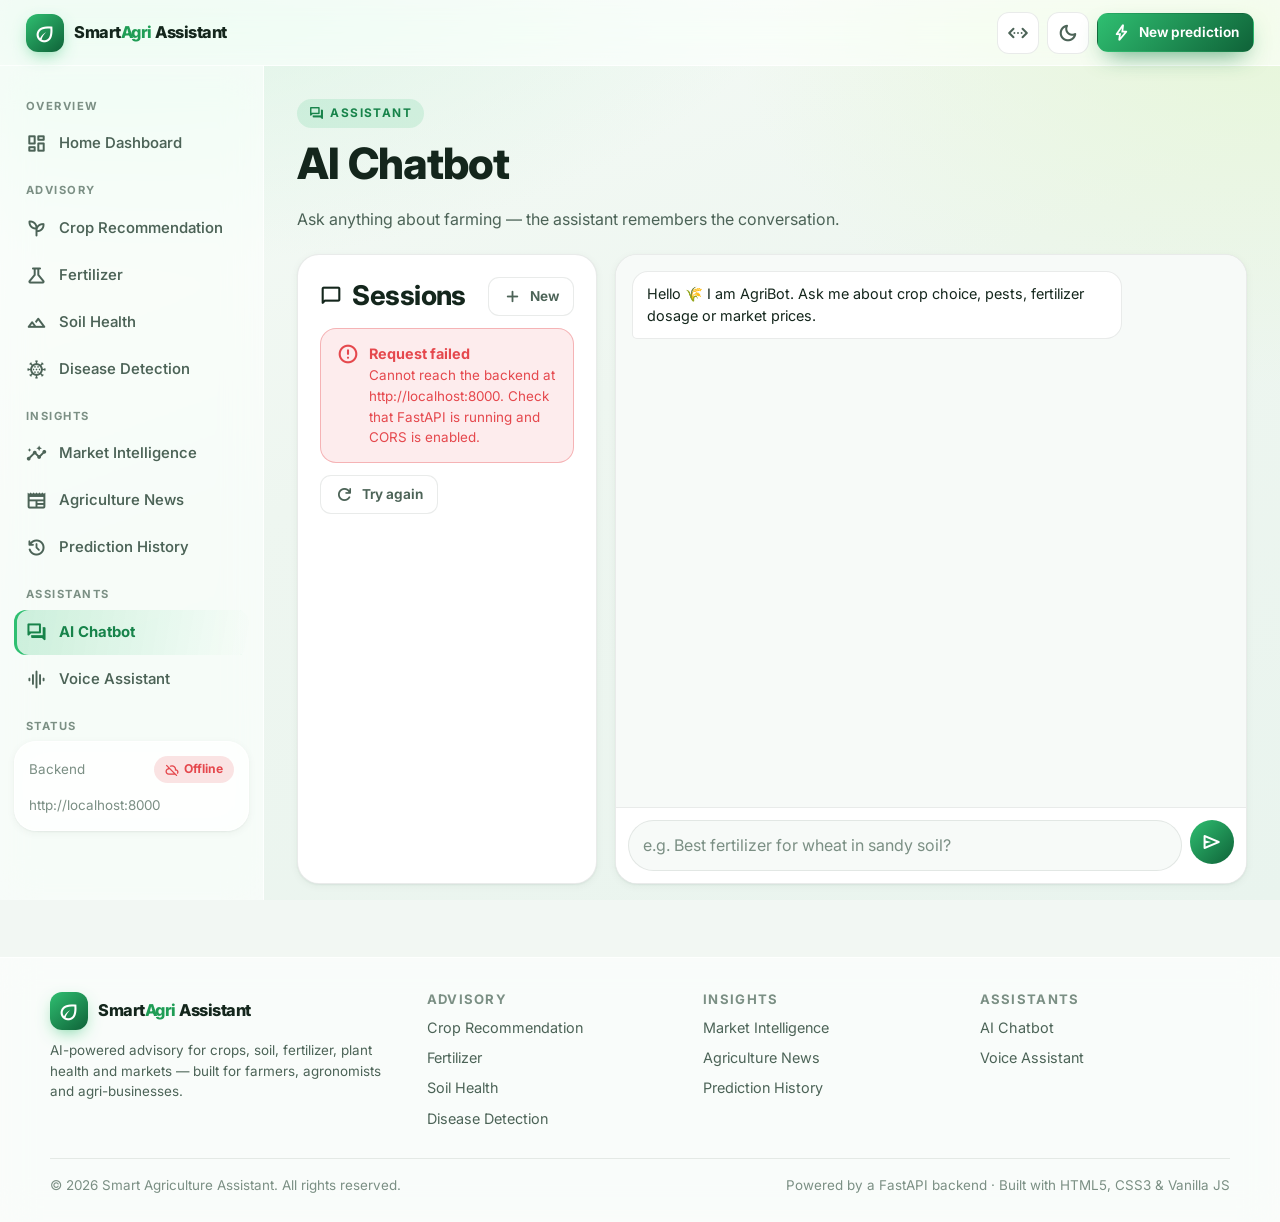
==== frontend/pages/chatbot.html @ 7fe46436 "Initial commit" ====
<!DOCTYPE html>
<html lang="en" data-theme="light">
<head>
  <meta charset="utf-8" />
  <meta name="viewport" content="width=device-width, initial-scale=1" />
  <title>AI Chatbot — Smart Agriculture Assistant</title>
  <meta name="description" content="Chat with an agronomy AI assistant about crops, pests, fertilizer and market prices, with saved conversation sessions." />
  <meta property="og:type" content="website" />
  <meta property="og:title" content="AI Chatbot — Smart Agriculture Assistant" />
  <meta property="og:description" content="Conversational agronomy help with session history." />
  <meta name="twitter:card" content="summary_large_image" />
  <link rel="icon" href="/favicon.ico" />
  <link rel="preconnect" href="https://fonts.googleapis.com" />
  <link rel="preconnect" href="https://fonts.gstatic.com" crossorigin />
  <link href="https://fonts.googleapis.com/css2?family=Inter:wght@400;500;600;700;800&family=Material+Symbols+Rounded:opsz,wght,FILL,GRAD@24,400,0,0&display=swap" rel="stylesheet" />
  <link rel="stylesheet" href="../css/style.css" />
  <link rel="stylesheet" href="../css/responsive.css" />
</head>
<body data-root="../" data-chat-widget="off">
  <header data-shell="navbar"></header>
  <div class="layout">
    <nav data-shell="sidebar"></nav>
    <main class="content" id="main">
      <header class="page-head reveal">
        <span class="eyebrow"><span class="mi" style="font-size:15px">forum</span>Assistant</span>
        <h1>AI Chatbot</h1>
        <p>Ask anything about farming — the assistant remembers the conversation.</p>
      </header>

      <div class="grid" style="grid-template-columns: minmax(0,300px) minmax(0,1fr)">
        <section class="card reveal">
          <div class="row spread">
            <h2 class="card__title" style="margin:0"><span class="mi">chat_bubble</span>Sessions</h2>
            <button class="btn btn--ghost btn--sm" id="newSession"><span class="mi">add</span>New</button>
          </div>
          <div class="mt-1" id="sessionList" aria-live="polite"></div>
        </section>

        <section class="card reveal" style="padding:0;overflow:hidden;display:flex;flex-direction:column;min-height:70vh">
          <div class="chat-log" id="pageLog" style="flex:1" aria-live="polite"></div>
          <form class="chat-input" id="pageChatForm">
            <label class="visually-hidden" for="pageChatText">Your message</label>
            <input class="input" id="pageChatText" autocomplete="off" placeholder="e.g. Best fertilizer for wheat in sandy soil?" required />
            <button class="chat-send" type="submit" aria-label="Send message"><span class="mi">send</span></button>
          </form>
        </section>
      </div>
    </main>
  </div>
  <footer data-shell="footer"></footer>

  <script src="../js/api.js"></script>
  <script src="../js/script.js"></script>
  <script src="../js/chatbot.js"></script>
</body>
</html>
---- frontend/css/style.css ----
/* ==========================================================================
   Smart Agriculture Assistant — Core stylesheet
   Design tokens, glassmorphism, layout, components, animations.
   ========================================================================== */

/* ---------- Design tokens ---------- */
:root {
  --green-50: #eefbf1;
  --green-100: #d5f4de;
  --green-300: #7fd99a;
  --green-500: #1f9d55;
  --green-600: #17834a;
  --green-700: #0f6238;
  --leaf: #2fbf71;
  --lime: #a7e05a;
  --sun: #f5a524;
  --sky: #2d9cdb;
  --danger: #e5484d;
  --warn: #f0a500;

  --bg: #f2f7f3;
  --bg-grad: radial-gradient(1200px 600px at 8% -10%, #d7f2e1 0%, transparent 60%),
             radial-gradient(1000px 700px at 100% 0%, #e6f6d8 0%, transparent 55%),
             linear-gradient(160deg, #f6fbf7 0%, #eef6f0 45%, #e9f4ee 100%);

  --surface: #ffffff;
  --surface-2: #f7faf8;
  --glass: rgba(255, 255, 255, 0.62);
  --glass-brd: rgba(255, 255, 255, 0.75);
  --glass-blur: saturate(180%) blur(18px);

  --text: #14261c;
  --text-2: #4c6357;
  --muted: #7b8f84;
  --border: rgba(20, 38, 28, 0.09);

  --shadow-sm: 0 1px 2px rgba(15, 60, 35, .06), 0 2px 8px rgba(15, 60, 35, .05);
  --shadow-md: 0 6px 18px rgba(15, 60, 35, .09), 0 2px 6px rgba(15, 60, 35, .05);
  --shadow-lg: 0 24px 60px -18px rgba(12, 58, 33, .28);

  --radius-sm: 10px;
  --radius: 16px;
  --radius-lg: 22px;
  --radius-xl: 28px;

  --sidebar-w: 264px;
  --nav-h: 66px;
  --ease: cubic-bezier(.22, 1, .36, 1);
  --font: "Inter", "Segoe UI", system-ui, -apple-system, Roboto, Helvetica, Arial, sans-serif;
}

/* ---------- Dark mode ---------- */
html[data-theme="dark"] {
  --bg: #0b1512;
  --bg-grad: radial-gradient(1100px 620px at 6% -12%, #0f3d2a 0%, transparent 60%),
             radial-gradient(900px 620px at 100% 0%, #123a30 0%, transparent 55%),
             linear-gradient(160deg, #0b1512 0%, #0c1a15 50%, #0a1411 100%);
  --surface: #10201a;
  --surface-2: #142a22;
  --glass: rgba(20, 40, 33, 0.55);
  --glass-brd: rgba(255, 255, 255, 0.09);
  --text: #e8f5ed;
  --text-2: #a9c4b6;
  --muted: #7e9a8c;
  --border: rgba(255, 255, 255, 0.10);
  --shadow-sm: 0 1px 2px rgba(0,0,0,.35);
  --shadow-md: 0 8px 24px rgba(0, 0, 0, .40);
  --shadow-lg: 0 28px 70px -20px rgba(0, 0, 0, .65);
}

/* ---------- Reset ---------- */
*, *::before, *::after { box-sizing: border-box; }
html, body { height: 100%; }
body {
  margin: 0;
  font-family: var(--font);
  color: var(--text);
  background: var(--bg);
  background-image: var(--bg-grad);
  background-attachment: fixed;
  -webkit-font-smoothing: antialiased;
  line-height: 1.55;
  transition: background-color .35s var(--ease), color .35s var(--ease);
}
img { max-width: 100%; display: block; }
a { color: inherit; text-decoration: none; }
button, input, select, textarea { font: inherit; color: inherit; }
h1, h2, h3, h4 { line-height: 1.2; margin: 0 0 .4em; letter-spacing: -.02em; }
h1 { font-size: clamp(1.9rem, 3.4vw, 2.7rem); font-weight: 800; }
h2 { font-size: clamp(1.3rem, 2.2vw, 1.7rem); font-weight: 750; }
h3 { font-size: 1.06rem; font-weight: 700; }
p { margin: 0 0 1rem; color: var(--text-2); }
:focus-visible { outline: 3px solid var(--leaf); outline-offset: 2px; border-radius: 6px; }
.visually-hidden {
  position: absolute; width: 1px; height: 1px; overflow: hidden;
  clip: rect(0 0 0 0); clip-path: inset(50%); white-space: nowrap;
}

/* ---------- Utilities ---------- */
.muted { color: var(--muted); }
.small { font-size: .84rem; }
.center { text-align: center; }
.row { display: flex; gap: 12px; align-items: center; }
.row.wrap { flex-wrap: wrap; }
.spread { justify-content: space-between; }
.mt-0 { margin-top: 0; } .mt-1 { margin-top: 12px; } .mt-2 { margin-top: 22px; }
.mb-2 { margin-bottom: 22px; }
.hidden { display: none !important; }
.grid { display: grid; gap: 18px; }
.grid.cols-2 { grid-template-columns: repeat(2, minmax(0, 1fr)); }
.grid.cols-3 { grid-template-columns: repeat(3, minmax(0, 1fr)); }
.grid.cols-4 { grid-template-columns: repeat(4, minmax(0, 1fr)); }
.grid.auto { grid-template-columns: repeat(auto-fill, minmax(260px, 1fr)); }

/* ---------- Icons (Material Symbols) ---------- */
.mi {
  font-family: "Material Symbols Rounded", sans-serif;
  font-weight: normal; font-style: normal; line-height: 1;
  letter-spacing: normal; text-transform: none; white-space: nowrap;
  direction: ltr; -webkit-font-feature-settings: "liga"; font-variation-settings: "FILL" 0, "wght" 500, "opsz" 24;
  user-select: none; font-size: 22px;
}

/* ==========================================================================
   App shell: navbar / sidebar / footer
   ========================================================================== */
.navbar {
  position: sticky; top: 0; z-index: 60;
  height: var(--nav-h);
  display: flex; align-items: center; gap: 14px;
  padding: 0 clamp(14px, 2.4vw, 26px);
  background: var(--glass);
  backdrop-filter: var(--glass-blur);
  -webkit-backdrop-filter: var(--glass-blur);
  border-bottom: 1px solid var(--glass-brd);
}
.brand { display: flex; align-items: center; gap: 10px; font-weight: 800; letter-spacing: -.03em; }
.brand__mark {
  width: 38px; height: 38px; display: grid; place-items: center; border-radius: 12px;
  background: linear-gradient(140deg, var(--leaf), var(--green-700));
  color: #fff; box-shadow: 0 6px 18px -6px rgba(47, 191, 113, .8);
}
.brand__name { font-size: 1.02rem; }
.brand__name span { color: var(--green-500); }
.navbar__spacer { flex: 1; }
.navbar__actions { display: flex; align-items: center; gap: 8px; }

.icon-btn {
  width: 42px; height: 42px; display: grid; place-items: center;
  border-radius: 12px; border: 1px solid var(--border);
  background: var(--surface); color: var(--text-2);
  cursor: pointer; transition: transform .2s var(--ease), background .2s, color .2s, box-shadow .2s;
}
.icon-btn:hover { transform: translateY(-2px); color: var(--green-500); box-shadow: var(--shadow-sm); }
.hamburger { display: none; }

/* Layout */
.layout { display: flex; align-items: flex-start; min-height: calc(100vh - var(--nav-h)); }
.sidebar {
  position: sticky; top: var(--nav-h);
  width: var(--sidebar-w); flex: 0 0 var(--sidebar-w);
  height: calc(100vh - var(--nav-h));
  overflow-y: auto; padding: 18px 14px 26px;
  background: var(--glass);
  backdrop-filter: var(--glass-blur); -webkit-backdrop-filter: var(--glass-blur);
  border-right: 1px solid var(--glass-brd);
}
.sidebar__label {
  font-size: .70rem; text-transform: uppercase; letter-spacing: .13em;
  color: var(--muted); font-weight: 700; padding: 14px 12px 6px;
}
.nav-link {
  display: flex; align-items: center; gap: 12px;
  padding: 11px 12px; border-radius: 12px; margin-bottom: 2px;
  color: var(--text-2); font-weight: 550; font-size: .93rem;
  transition: background .2s var(--ease), color .2s, transform .2s var(--ease);
}
.nav-link .mi { font-size: 21px; }
.nav-link:hover { background: color-mix(in oklab, var(--leaf) 12%, transparent); color: var(--text); transform: translateX(3px); }
.nav-link.is-active {
  background: linear-gradient(100deg, color-mix(in oklab, var(--leaf) 22%, transparent), transparent);
  color: var(--green-600); font-weight: 700;
  box-shadow: inset 3px 0 0 var(--leaf);
}
html[data-theme="dark"] .nav-link.is-active { color: var(--lime); }

.content { flex: 1; min-width: 0; padding: clamp(18px, 2.6vw, 34px); }
.page-head { margin-bottom: 22px; }
.page-head .eyebrow {
  display: inline-flex; align-items: center; gap: 6px;
  font-size: .74rem; font-weight: 700; letter-spacing: .12em; text-transform: uppercase;
  color: var(--green-600); background: color-mix(in oklab, var(--leaf) 14%, transparent);
  padding: 5px 12px; border-radius: 999px; margin-bottom: 10px;
}

.scrim {
  position: fixed; inset: 0; background: rgba(6, 20, 14, .45);
  backdrop-filter: blur(3px); z-index: 70; opacity: 0; pointer-events: none;
  transition: opacity .3s var(--ease);
}
.scrim.is-open { opacity: 1; pointer-events: auto; }

.footer {
  margin-top: 40px; padding: 34px clamp(16px, 3vw, 40px) 26px;
  background: var(--glass); backdrop-filter: var(--glass-blur);
  border-top: 1px solid var(--glass-brd);
}
.footer__grid { display: grid; gap: 26px; grid-template-columns: 1.4fr 1fr 1fr 1fr; max-width: 1180px; margin: 0 auto; }
.footer h4 { font-size: .82rem; text-transform: uppercase; letter-spacing: .1em; color: var(--muted); }
.footer a { display: block; padding: 4px 0; color: var(--text-2); font-size: .9rem; transition: color .2s, transform .2s var(--ease); }
.footer a:hover { color: var(--green-500); transform: translateX(3px); }
.footer__bottom {
  max-width: 1180px; margin: 24px auto 0; padding-top: 16px;
  border-top: 1px solid var(--border); display: flex; justify-content: space-between;
  flex-wrap: wrap; gap: 10px; font-size: .84rem; color: var(--muted);
}

/* ==========================================================================
   Cards & surfaces
   ========================================================================== */
.card {
  background: var(--surface);
  border: 1px solid var(--border);
  border-radius: var(--radius-lg);
  padding: 22px;
  box-shadow: var(--shadow-sm);
  transition: transform .35s var(--ease), box-shadow .35s var(--ease), border-color .3s;
}
.card--glass {
  background: var(--glass);
  backdrop-filter: var(--glass-blur); -webkit-backdrop-filter: var(--glass-blur);
  border-color: var(--glass-brd);
}
.card--hover:hover { transform: translateY(-6px); box-shadow: var(--shadow-lg); border-color: color-mix(in oklab, var(--leaf) 40%, transparent); }
.card__title { display: flex; align-items: center; gap: 10px; font-weight: 750; margin-bottom: 6px; }

.feature-card { position: relative; overflow: hidden; display: flex; flex-direction: column; gap: 6px; }
.feature-card::after {
  content: ""; position: absolute; inset: auto -40% -60% auto; width: 190px; height: 190px;
  background: radial-gradient(circle, color-mix(in oklab, var(--leaf) 28%, transparent), transparent 68%);
  opacity: 0; transition: opacity .4s var(--ease);
}
.feature-card:hover::after { opacity: 1; }
.feature-card .ficon {
  width: 48px; height: 48px; border-radius: 14px; display: grid; place-items: center;
  color: #fff; margin-bottom: 10px; box-shadow: var(--shadow-sm);
  background: linear-gradient(140deg, var(--leaf), var(--green-700));
}
.ficon.blue { background: linear-gradient(140deg, #56ccf2, #2d6fdb); }
.ficon.amber { background: linear-gradient(140deg, #f9c74f, #f3722c); }
.ficon.violet { background: linear-gradient(140deg, #a78bfa, #6d28d9); }
.ficon.rose { background: linear-gradient(140deg, #fb7185, #be123c); }
.ficon.teal { background: linear-gradient(140deg, #5eead4, #0f766e); }
.feature-card .go { margin-top: auto; padding-top: 12px; font-weight: 700; color: var(--green-600); display: inline-flex; align-items: center; gap: 6px; }
.feature-card:hover .go .mi { transform: translateX(4px); }
.feature-card .go .mi { transition: transform .25s var(--ease); font-size: 18px; }

/* Stat cards */
.stat { display: flex; gap: 14px; align-items: center; }
.stat__icon { width: 46px; height: 46px; border-radius: 14px; display: grid; place-items: center; background: color-mix(in oklab, var(--leaf) 16%, transparent); color: var(--green-600); }
.stat__value { font-size: 1.6rem; font-weight: 800; letter-spacing: -.03em; }
.stat__label { font-size: .82rem; color: var(--muted); }
.trend { font-size: .78rem; font-weight: 700; color: var(--green-500); }
.trend.down { color: var(--danger); }

/* ---------- Hero ---------- */
.hero {
  position: relative; overflow: hidden;
  border-radius: var(--radius-xl); padding: clamp(26px, 4vw, 52px);
  color: #fff; margin-bottom: 26px;
  background: linear-gradient(125deg, #0f6238 0%, #17834a 42%, #2fbf71 100%);
  box-shadow: var(--shadow-lg);
}
.hero::before, .hero::after {
  content: ""; position: absolute; border-radius: 50%; filter: blur(2px);
  background: rgba(255, 255, 255, .10);
}
.hero::before { width: 380px; height: 380px; right: -90px; top: -160px; animation: float 9s ease-in-out infinite; }
.hero::after { width: 240px; height: 240px; right: 170px; bottom: -140px; animation: float 11s ease-in-out infinite reverse; }
.hero__inner { position: relative; z-index: 1; max-width: 640px; }
.hero h1 { color: #fff; }
.hero p { color: rgba(255, 255, 255, .88); font-size: 1.03rem; }
.hero .badge-row { display: flex; gap: 10px; flex-wrap: wrap; margin-bottom: 16px; }
.hero-badge {
  background: rgba(255, 255, 255, .16); border: 1px solid rgba(255, 255, 255, .28);
  padding: 6px 13px; border-radius: 999px; font-size: .78rem; font-weight: 650;
  backdrop-filter: blur(6px);
}

@keyframes float { 0%, 100% { transform: translateY(0) } 50% { transform: translateY(-22px) } }

/* ==========================================================================
   Buttons
   ========================================================================== */
.btn {
  display: inline-flex; align-items: center; justify-content: center; gap: 8px;
  padding: 11px 20px; border-radius: 13px; border: 1px solid transparent;
  font-weight: 650; font-size: .94rem; cursor: pointer; white-space: nowrap;
  transition: transform .2s var(--ease), box-shadow .25s var(--ease), background .25s, opacity .2s;
}
.btn .mi { font-size: 19px; }
.btn:hover { transform: translateY(-2px); }
.btn:active { transform: translateY(0); }
.btn:disabled { opacity: .55; cursor: not-allowed; transform: none; }
.btn--primary {
  background: linear-gradient(135deg, var(--leaf), var(--green-700)); color: #fff;
  box-shadow: 0 10px 24px -10px rgba(23, 131, 74, .85);
}
.btn--primary:hover { box-shadow: 0 16px 32px -12px rgba(23, 131, 74, .95); }
.btn--ghost { background: var(--surface); border-color: var(--border); color: var(--text-2); }
.btn--ghost:hover { color: var(--green-600); border-color: var(--leaf); }
.btn--light { background: rgba(255,255,255,.18); border-color: rgba(255,255,255,.35); color: #fff; backdrop-filter: blur(8px); }
.btn--light:hover { background: rgba(255,255,255,.28); }
.btn--sm { padding: 8px 14px; font-size: .85rem; border-radius: 11px; }
.btn--block { width: 100%; }

/* ==========================================================================
   Forms
   ========================================================================== */
.form-grid { display: grid; gap: 16px; grid-template-columns: repeat(auto-fit, minmax(190px, 1fr)); }
.field { display: flex; flex-direction: column; gap: 6px; }
.field label { font-size: .84rem; font-weight: 650; color: var(--text-2); }
.field .hint { font-size: .74rem; color: var(--muted); }
.input, select.input, textarea.input {
  width: 100%; padding: 12px 14px; border-radius: 13px;
  border: 1px solid var(--border); background: var(--surface-2); color: var(--text);
  transition: border-color .2s, box-shadow .2s, background .2s;
}
.input::placeholder { color: var(--muted); }
.input:focus {
  outline: none; border-color: var(--leaf); background: var(--surface);
  box-shadow: 0 0 0 4px color-mix(in oklab, var(--leaf) 18%, transparent);
}
.input.is-invalid { border-color: var(--danger); box-shadow: 0 0 0 4px color-mix(in oklab, var(--danger) 14%, transparent); }
.error-text { color: var(--danger); font-size: .76rem; min-height: 1em; }

.dropzone {
  border: 2px dashed color-mix(in oklab, var(--leaf) 45%, var(--border));
  border-radius: var(--radius-lg); padding: 34px 20px; text-align: center;
  background: color-mix(in oklab, var(--leaf) 6%, transparent);
  cursor: pointer; transition: background .25s, border-color .25s, transform .25s var(--ease);
}
.dropzone:hover, .dropzone.is-drag { background: color-mix(in oklab, var(--leaf) 14%, transparent); border-color: var(--leaf); transform: translateY(-2px); }
.dropzone .mi { font-size: 44px; color: var(--green-500); }
.preview-img { border-radius: var(--radius); box-shadow: var(--shadow-md); max-height: 320px; margin: 14px auto 0; object-fit: cover; }

/* ==========================================================================
   Tables
   ========================================================================== */
.table-wrap { overflow-x: auto; border-radius: var(--radius); border: 1px solid var(--border); }
table.data { width: 100%; border-collapse: collapse; font-size: .9rem; min-width: 640px; background: var(--surface); }
table.data th, table.data td { padding: 12px 14px; text-align: left; border-bottom: 1px solid var(--border); }
table.data thead th {
  background: var(--surface-2); font-size: .76rem; text-transform: uppercase;
  letter-spacing: .07em; color: var(--muted); cursor: pointer; user-select: none; white-space: nowrap;
}
table.data thead th:hover { color: var(--green-600); }
table.data tbody tr { transition: background .2s; }
table.data tbody tr:hover { background: color-mix(in oklab, var(--leaf) 7%, transparent); }
.pagination { display: flex; gap: 6px; align-items: center; justify-content: center; flex-wrap: wrap; margin-top: 16px; }
.page-btn {
  min-width: 38px; height: 38px; padding: 0 10px; border-radius: 11px; cursor: pointer;
  border: 1px solid var(--border); background: var(--surface); color: var(--text-2); font-weight: 600;
  transition: background .2s, color .2s, transform .2s var(--ease);
}
.page-btn:hover:not(:disabled) { transform: translateY(-2px); color: var(--green-600); }
.page-btn.is-active { background: linear-gradient(135deg, var(--leaf), var(--green-700)); color: #fff; border-color: transparent; }
.page-btn:disabled { opacity: .4; cursor: not-allowed; }

/* Badges / pills */
.badge {
  display: inline-flex; align-items: center; gap: 5px; padding: 4px 11px; border-radius: 999px;
  font-size: .76rem; font-weight: 700;
  background: color-mix(in oklab, var(--leaf) 15%, transparent); color: var(--green-600);
}
.badge.amber { background: color-mix(in oklab, var(--sun) 18%, transparent); color: #a06400; }
.badge.rose { background: color-mix(in oklab, var(--danger) 15%, transparent); color: var(--danger); }
.badge.blue { background: color-mix(in oklab, var(--sky) 16%, transparent); color: #1c6ea4; }
html[data-theme="dark"] .badge { color: var(--lime); }
html[data-theme="dark"] .badge.amber { color: #ffd27d; }
html[data-theme="dark"] .badge.blue { color: #9ad7ff; }

.chips { display: flex; gap: 8px; flex-wrap: wrap; }
.chip {
  padding: 8px 15px; border-radius: 999px; border: 1px solid var(--border);
  background: var(--surface); color: var(--text-2); cursor: pointer; font-size: .85rem; font-weight: 600;
  transition: all .22s var(--ease);
}
.chip:hover { transform: translateY(-2px); border-color: var(--leaf); }
.chip.is-active { background: linear-gradient(135deg, var(--leaf), var(--green-700)); color: #fff; border-color: transparent; }

/* Progress / meter */
.meter { height: 10px; border-radius: 99px; background: color-mix(in oklab, var(--leaf) 14%, transparent); overflow: hidden; }
.meter > i { display: block; height: 100%; border-radius: 99px; background: linear-gradient(90deg, var(--lime), var(--leaf), var(--green-600)); width: 0; transition: width 1s var(--ease); }

/* Result panel */
.result-hero {
  display: flex; align-items: center; gap: 18px; flex-wrap: wrap;
  padding: 22px; border-radius: var(--radius-lg); color: #fff;
  background: linear-gradient(125deg, var(--green-700), var(--leaf));
  box-shadow: var(--shadow-lg);
}
.result-hero .big { font-size: clamp(1.6rem, 3vw, 2.2rem); font-weight: 800; text-transform: capitalize; }
.result-hero .mi { font-size: 46px; }

.kv { display: grid; grid-template-columns: 1fr auto; gap: 8px 14px; font-size: .9rem; }
.kv dt { color: var(--muted); }
.kv dd { margin: 0; font-weight: 650; text-align: right; }

.list-clean { list-style: none; margin: 0; padding: 0; }
.list-clean li { display: flex; gap: 10px; padding: 8px 0; border-bottom: 1px dashed var(--border); color: var(--text-2); font-size: .92rem; }
.list-clean li:last-child { border-bottom: 0; }
.list-clean .mi { font-size: 18px; color: var(--green-500); flex: 0 0 auto; }

/* ==========================================================================
   Loading, skeletons, empty states
   ========================================================================== */
.spinner {
  width: 42px; height: 42px; border-radius: 50%;
  border: 4px solid color-mix(in oklab, var(--leaf) 22%, transparent);
  border-top-color: var(--leaf); animation: spin .8s linear infinite;
}
.spinner--sm { width: 18px; height: 18px; border-width: 2.5px; }
@keyframes spin { to { transform: rotate(360deg) } }

.loader { display: flex; flex-direction: column; align-items: center; gap: 12px; padding: 44px 10px; color: var(--muted); }
.loader .dots span {
  display: inline-block; width: 9px; height: 9px; border-radius: 50%; background: var(--leaf); margin: 0 3px;
  animation: bounce 1.1s infinite;
}
.loader .dots span:nth-child(2) { animation-delay: .15s; }
.loader .dots span:nth-child(3) { animation-delay: .3s; }
@keyframes bounce { 0%, 80%, 100% { transform: translateY(0); opacity: .5 } 40% { transform: translateY(-9px); opacity: 1 } }

.skeleton {
  border-radius: var(--radius); background: linear-gradient(90deg, var(--surface-2) 25%, color-mix(in oklab, var(--leaf) 10%, var(--surface-2)) 50%, var(--surface-2) 75%);
  background-size: 200% 100%; animation: shimmer 1.4s infinite; min-height: 16px;
}
@keyframes shimmer { to { background-position: -200% 0 } }

.empty { text-align: center; padding: 48px 18px; color: var(--muted); }
.empty .mi { font-size: 54px; color: color-mix(in oklab, var(--leaf) 55%, var(--muted)); }

.alert {
  display: flex; gap: 10px; align-items: flex-start; padding: 14px 16px; border-radius: var(--radius);
  border: 1px solid color-mix(in oklab, var(--danger) 35%, transparent);
  background: color-mix(in oklab, var(--danger) 10%, transparent); color: var(--danger); font-size: .9rem;
}
.alert.info { border-color: color-mix(in oklab, var(--sky) 35%, transparent); background: color-mix(in oklab, var(--sky) 10%, transparent); color: #1c6ea4; }

/* ==========================================================================
   Toasts
   ========================================================================== */
.toast-stack {
  position: fixed; z-index: 200; right: 18px; bottom: 18px;
  display: flex; flex-direction: column; gap: 10px; max-width: min(360px, calc(100vw - 36px));
}
.toast {
  display: flex; gap: 11px; align-items: flex-start; padding: 13px 15px;
  border-radius: 15px; background: var(--surface); border: 1px solid var(--border);
  box-shadow: var(--shadow-lg); animation: toastIn .4s var(--ease);
  border-left: 4px solid var(--leaf);
}
.toast.error { border-left-color: var(--danger); }
.toast.warn { border-left-color: var(--warn); }
.toast.info { border-left-color: var(--sky); }
.toast .mi { color: var(--green-500); }
.toast.error .mi { color: var(--danger); }
.toast.warn .mi { color: var(--warn); }
.toast.info .mi { color: var(--sky); }
.toast__body { flex: 1; font-size: .88rem; }
.toast__body strong { display: block; font-size: .92rem; }
.toast.is-out { animation: toastOut .3s var(--ease) forwards; }
@keyframes toastIn { from { opacity: 0; transform: translateX(40px) scale(.96) } to { opacity: 1; transform: none } }
@keyframes toastOut { to { opacity: 0; transform: translateX(40px) scale(.96) } }

/* ==========================================================================
   Floating chatbot widget
   ========================================================================== */
.chat-fab {
  position: fixed; right: 20px; bottom: 20px; z-index: 150;
  width: 60px; height: 60px; border-radius: 50%; border: 0; cursor: pointer;
  background: linear-gradient(135deg, var(--leaf), var(--green-700)); color: #fff;
  box-shadow: 0 14px 34px -10px rgba(23, 131, 74, .9);
  display: grid; place-items: center; transition: transform .3s var(--ease);
  animation: pulseRing 2.6s infinite;
}
.chat-fab:hover { transform: scale(1.08) rotate(6deg); }
.chat-fab .mi { font-size: 27px; }
@keyframes pulseRing {
  0% { box-shadow: 0 14px 34px -10px rgba(23,131,74,.9), 0 0 0 0 rgba(47,191,113,.45) }
  70% { box-shadow: 0 14px 34px -10px rgba(23,131,74,.9), 0 0 0 16px rgba(47,191,113,0) }
  100% { box-shadow: 0 14px 34px -10px rgba(23,131,74,.9), 0 0 0 0 rgba(47,191,113,0) }
}

.chat-panel {
  position: fixed; right: 20px; bottom: 92px; z-index: 151;
  width: min(390px, calc(100vw - 32px)); height: min(560px, calc(100vh - 130px));
  display: flex; flex-direction: column; overflow: hidden;
  border-radius: var(--radius-xl); border: 1px solid var(--glass-brd);
  background: var(--surface); box-shadow: var(--shadow-lg);
  opacity: 0; transform: translateY(18px) scale(.97); pointer-events: none;
  transition: opacity .3s var(--ease), transform .3s var(--ease);
}
.chat-panel.is-open { opacity: 1; transform: none; pointer-events: auto; }
.chat-panel__head {
  padding: 14px 16px; color: #fff; display: flex; align-items: center; gap: 10px;
  background: linear-gradient(120deg, var(--green-700), var(--leaf));
}
.chat-panel__head .dot { width: 8px; height: 8px; border-radius: 50%; background: #7cf7a8; box-shadow: 0 0 0 3px rgba(124,247,168,.25); }
.chat-log { flex: 1; overflow-y: auto; padding: 16px; display: flex; flex-direction: column; gap: 12px; background: var(--surface-2); }
.msg { max-width: 82%; padding: 11px 14px; border-radius: 16px; font-size: .9rem; animation: msgIn .3s var(--ease); white-space: pre-wrap; word-break: break-word; }
.msg.user { align-self: flex-end; background: linear-gradient(135deg, var(--leaf), var(--green-600)); color: #fff; border-bottom-right-radius: 5px; }
.msg.bot { align-self: flex-start; background: var(--surface); border: 1px solid var(--border); border-bottom-left-radius: 5px; color: var(--text); }
@keyframes msgIn { from { opacity: 0; transform: translateY(8px) } to { opacity: 1; transform: none } }
.typing { display: inline-flex; gap: 4px; align-items: center; }
.typing i { width: 7px; height: 7px; border-radius: 50%; background: var(--muted); animation: bounce 1.1s infinite; }
.typing i:nth-child(2) { animation-delay: .15s } .typing i:nth-child(3) { animation-delay: .3s }
.chat-input { display: flex; gap: 8px; padding: 12px; border-top: 1px solid var(--border); background: var(--surface); }
.chat-input .input { border-radius: 999px; }
.chat-send {
  width: 44px; height: 44px; flex: 0 0 44px; border-radius: 50%; border: 0; cursor: pointer; color: #fff;
  background: linear-gradient(135deg, var(--leaf), var(--green-700)); display: grid; place-items: center;
  transition: transform .2s var(--ease);
}
.chat-send:hover { transform: scale(1.07); }

/* ==========================================================================
   Voice assistant
   ========================================================================== */
.mic-btn {
  width: 128px; height: 128px; border-radius: 50%; border: 0; cursor: pointer; color: #fff;
  background: linear-gradient(140deg, var(--leaf), var(--green-700));
  display: grid; place-items: center; margin: 0 auto;
  box-shadow: 0 20px 44px -14px rgba(23, 131, 74, .85);
  transition: transform .3s var(--ease);
}
.mic-btn .mi { font-size: 52px; }
.mic-btn:hover { transform: scale(1.05); }
.mic-btn.is-recording { background: linear-gradient(140deg, #ff7a7a, #c1121f); animation: micPulse 1.4s infinite; }
@keyframes micPulse {
  0% { box-shadow: 0 0 0 0 rgba(229,72,77,.55) }
  70% { box-shadow: 0 0 0 30px rgba(229,72,77,0) }
  100% { box-shadow: 0 0 0 0 rgba(229,72,77,0) }
}
.wave { display: flex; gap: 5px; align-items: flex-end; justify-content: center; height: 46px; margin-top: 18px; }
.wave i { width: 6px; border-radius: 99px; background: linear-gradient(180deg, var(--lime), var(--leaf)); height: 12px; animation: waveA 1s infinite ease-in-out; }
.wave i:nth-child(2n) { animation-delay: .12s } .wave i:nth-child(3n) { animation-delay: .26s } .wave i:nth-child(5n) { animation-delay: .4s }
@keyframes waveA { 0%, 100% { height: 10px } 50% { height: 42px } }

/* ==========================================================================
   Reveal-on-scroll animation
   ========================================================================== */
.reveal { opacity: 0; transform: translateY(18px); transition: opacity .6s var(--ease), transform .6s var(--ease); }
.reveal.is-in { opacity: 1; transform: none; }

@media (prefers-reduced-motion: reduce) {
  *, *::before, *::after { animation-duration: .001ms !important; animation-iteration-count: 1 !important; transition-duration: .001ms !important; }
  .reveal { opacity: 1; transform: none; }
}
---- frontend/css/responsive.css ----
/* ==========================================================================
   Smart Agriculture Assistant — Responsive rules
   Breakpoints: 1200 / 1024 / 768 / 520
   ========================================================================== */

@media (max-width: 1200px) {
  .grid.cols-4 { grid-template-columns: repeat(2, minmax(0, 1fr)); }
  .footer__grid { grid-template-columns: 1fr 1fr; }
}

@media (max-width: 1024px) {
  :root { --sidebar-w: 232px; }
  .grid.cols-3 { grid-template-columns: repeat(2, minmax(0, 1fr)); }
  .hero { padding: 28px; }
}

/* ---------- Mobile: sidebar becomes an off-canvas drawer ---------- */
@media (max-width: 900px) {
  .hamburger { display: grid; }

  .sidebar {
    position: fixed; top: 0; left: 0; bottom: 0; height: 100vh;
    width: 280px; flex-basis: 280px; z-index: 80;
    transform: translateX(-104%);
    transition: transform .34s var(--ease);
    box-shadow: var(--shadow-lg);
    background: var(--surface);
    padding-top: 14px;
  }
  .sidebar.is-open { transform: none; }
  .sidebar__close { display: grid !important; }

  .content { padding: 16px; }
  .grid.cols-2, .grid.cols-3, .grid.cols-4 { grid-template-columns: 1fr; }
}

@media (max-width: 768px) {
  .grid.auto { grid-template-columns: 1fr; }
  .footer__grid { grid-template-columns: 1fr; gap: 18px; }
  .footer__bottom { flex-direction: column; }
  .result-hero { flex-direction: column; align-items: flex-start; text-align: left; }
  .brand__name { font-size: .95rem; }
  .navbar { gap: 8px; padding: 0 12px; }
  .chat-panel { right: 10px; left: 10px; width: auto; bottom: 84px; height: min(72vh, 520px); }
  .chat-fab { right: 14px; bottom: 14px; width: 54px; height: 54px; }
  .toast-stack { right: 10px; left: 10px; bottom: 84px; max-width: none; }
}

@media (max-width: 520px) {
  h1 { font-size: 1.6rem; }
  .card { padding: 16px; border-radius: 18px; }
  .hero { padding: 22px 18px; border-radius: 20px; }
  .form-grid { grid-template-columns: 1fr; }
  .btn { width: 100%; }
  .row.actions .btn { width: auto; }
  .mic-btn { width: 108px; height: 108px; }
  .navbar__actions .label-text { display: none; }
}

/* ---------- Print (report export friendly) ---------- */
@media print {
  .navbar, .sidebar, .footer, .chat-fab, .chat-panel, .toast-stack, .no-print { display: none !important; }
  body { background: #fff; }
  .content { padding: 0; }
  .card { box-shadow: none; border: 1px solid #ddd; break-inside: avoid; }
}
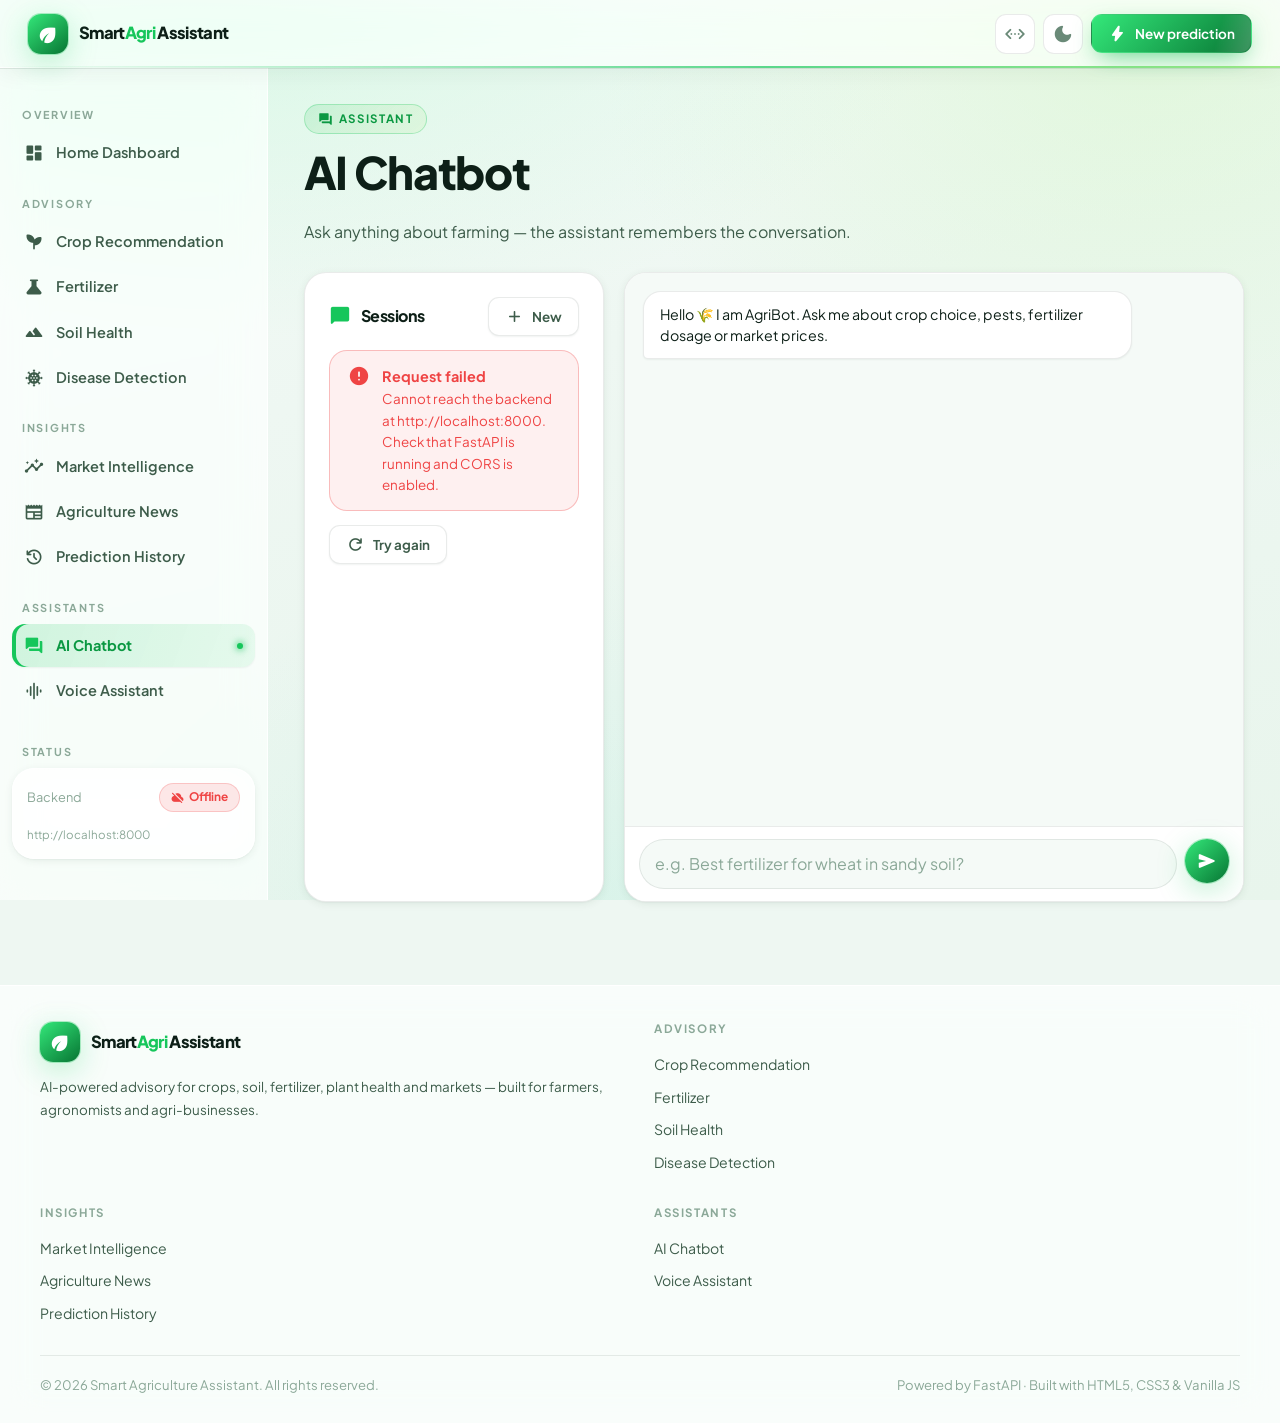
==== commit d65cc7ab: "feat: premium frontend redesign + production Dockerfile + render.yaml deployment config" ====
--- a/frontend/pages/chatbot.html
+++ b/frontend/pages/chatbot.html
@@ -12,7 +12,7 @@
   <link rel="icon" href="/favicon.ico" />
   <link rel="preconnect" href="https://fonts.googleapis.com" />
   <link rel="preconnect" href="https://fonts.gstatic.com" crossorigin />
-  <link href="https://fonts.googleapis.com/css2?family=Inter:wght@400;500;600;700;800&family=Material+Symbols+Rounded:opsz,wght,FILL,GRAD@24,400,0,0&display=swap" rel="stylesheet" />
+  <link href="https://fonts.googleapis.com/css2?family=Plus+Jakarta+Sans:wght@400;500;600;700;800&family=Inter:wght@400;500;600;700;800&family=Material+Symbols+Rounded:opsz,wght,FILL,GRAD@24,400,1,0&display=swap" rel="stylesheet" />
   <link rel="stylesheet" href="../css/style.css" />
   <link rel="stylesheet" href="../css/responsive.css" />
 </head>
--- a/frontend/css/style.css
+++ b/frontend/css/style.css
@@ -1,560 +1,1167 @@
 /* ==========================================================================
-   Smart Agriculture Assistant — Core stylesheet
-   Design tokens, glassmorphism, layout, components, animations.
-   ========================================================================== */
-
-/* ---------- Design tokens ---------- */
+   Smart Agriculture Assistant — Premium Stylesheet v2.0
+   Glassmorphism 2.0 · 3D Cards · Animated Gradients · Micro-animations
+   ========================================================================== */
+
+@import url('https://fonts.googleapis.com/css2?family=Plus+Jakarta+Sans:wght@400;500;600;700;800&family=Inter:wght@400;500;600;700;800&family=Material+Symbols+Rounded:opsz,wght,FILL,GRAD@24,400,1,0&display=swap');
+
+/* ---------- Design Tokens ---------- */
 :root {
-  --green-50: #eefbf1;
-  --green-100: #d5f4de;
-  --green-300: #7fd99a;
-  --green-500: #1f9d55;
-  --green-600: #17834a;
-  --green-700: #0f6238;
-  --leaf: #2fbf71;
-  --lime: #a7e05a;
-  --sun: #f5a524;
-  --sky: #2d9cdb;
-  --danger: #e5484d;
-  --warn: #f0a500;
-
-  --bg: #f2f7f3;
-  --bg-grad: radial-gradient(1200px 600px at 8% -10%, #d7f2e1 0%, transparent 60%),
-             radial-gradient(1000px 700px at 100% 0%, #e6f6d8 0%, transparent 55%),
-             linear-gradient(160deg, #f6fbf7 0%, #eef6f0 45%, #e9f4ee 100%);
-
-  --surface: #ffffff;
-  --surface-2: #f7faf8;
-  --glass: rgba(255, 255, 255, 0.62);
-  --glass-brd: rgba(255, 255, 255, 0.75);
-  --glass-blur: saturate(180%) blur(18px);
-
-  --text: #14261c;
-  --text-2: #4c6357;
-  --muted: #7b8f84;
-  --border: rgba(20, 38, 28, 0.09);
-
-  --shadow-sm: 0 1px 2px rgba(15, 60, 35, .06), 0 2px 8px rgba(15, 60, 35, .05);
-  --shadow-md: 0 6px 18px rgba(15, 60, 35, .09), 0 2px 6px rgba(15, 60, 35, .05);
-  --shadow-lg: 0 24px 60px -18px rgba(12, 58, 33, .28);
-
+  /* — Brand Greens — */
+  --green-50:  #e8fdf0;
+  --green-100: #c3f7d8;
+  --green-200: #91efb6;
+  --green-300: #56e48f;
+  --green-400: #22d46b;
+  --green-500: #0fba52;
+  --green-600: #0a9842;
+  --green-700: #077533;
+  --green-800: #055226;
+  --green-900: #02311a;
+  --leaf:      #16c65b;
+  --leaf-light:#34e87a;
+  --lime:      #aaed5a;
+  --emerald:   #10b981;
+
+  /* — Accent Colors — */
+  --gold:    #f5a524;
+  --gold-2:  #e8920e;
+  --sky:     #38b2f8;
+  --sky-2:   #0ea5e9;
+  --violet:  #a78bfa;
+  --rose:    #fb7185;
+  --teal:    #2dd4bf;
+  --danger:  #ef4444;
+  --warn:    #f59e0b;
+  --amber:   #f97316;
+
+  /* — Light Theme Surfaces — */
+  --bg:         #eef7f2;
+  --bg-grad:
+    radial-gradient(ellipse 1400px 700px at 15% -5%,  hsla(145,72%,88%,.7) 0%, transparent 55%),
+    radial-gradient(ellipse 1000px 800px at 90%  5%,  hsla(105,72%,88%,.55) 0%, transparent 55%),
+    radial-gradient(ellipse  900px 600px at 50% 100%, hsla(165,60%,85%,.4) 0%, transparent 60%),
+    linear-gradient(168deg, #f4fbf7 0%, #eef7f2 40%, #e8f5ec 100%);
+
+  --surface:    #ffffff;
+  --surface-2:  #f5faf7;
+  --surface-3:  #edf6f1;
+  --glass:      rgba(255,255,255,0.70);
+  --glass-2:    rgba(255,255,255,0.45);
+  --glass-brd:  rgba(255,255,255,0.85);
+  --glass-brd2: rgba(255,255,255,0.35);
+  --glass-blur: saturate(200%) blur(20px);
+
+  /* — Text — */
+  --text:   #0d1f17;
+  --text-2: #3d5c4a;
+  --text-3: #6a8a78;
+  --muted:  #8ba898;
+  --border: rgba(14,40,25,.09);
+  --border-2: rgba(14,40,25,.06);
+
+  /* — Premium Shadows — */
+  --shadow-xs: 0 1px 2px rgba(10,50,30,.06);
+  --shadow-sm: 0 2px 8px rgba(10,50,30,.07), 0 1px 2px rgba(10,50,30,.05);
+  --shadow-md: 0 8px 24px rgba(10,50,30,.10), 0 2px 6px rgba(10,50,30,.06);
+  --shadow-lg: 0 20px 50px -15px rgba(8,45,28,.25), 0 6px 16px rgba(8,45,28,.08);
+  --shadow-xl: 0 36px 80px -20px rgba(8,45,28,.32), 0 12px 28px rgba(8,45,28,.10);
+  --glow-green: 0 0 0 1px rgba(22,198,91,.3), 0 8px 32px -4px rgba(22,198,91,.40);
+  --glow-green-lg: 0 0 0 1px rgba(22,198,91,.2), 0 20px 60px -10px rgba(22,198,91,.55);
+  --glow-gold:  0 0 0 1px rgba(245,165,36,.3), 0 8px 28px -4px rgba(245,165,36,.45);
+
+  /* — Border Radii — */
+  --radius-xs: 6px;
   --radius-sm: 10px;
-  --radius: 16px;
+  --radius:    16px;
+  --radius-md: 18px;
   --radius-lg: 22px;
   --radius-xl: 28px;
-
-  --sidebar-w: 264px;
-  --nav-h: 66px;
-  --ease: cubic-bezier(.22, 1, .36, 1);
-  --font: "Inter", "Segoe UI", system-ui, -apple-system, Roboto, Helvetica, Arial, sans-serif;
-}
-
-/* ---------- Dark mode ---------- */
+  --radius-2xl:36px;
+
+  /* — Layout — */
+  --sidebar-w: 268px;
+  --nav-h:     68px;
+
+  /* — Motion — */
+  --ease:      cubic-bezier(.22,1,.36,1);
+  --ease-back: cubic-bezier(.34,1.56,.64,1);
+  --ease-in:   cubic-bezier(.55,.055,.675,.19);
+
+  /* — Typography — */
+  --font:    "Plus Jakarta Sans","Inter","Segoe UI",system-ui,-apple-system,Roboto,sans-serif;
+  --font-mono:"JetBrains Mono","Fira Code","Cascadia Code",monospace;
+}
+
+/* ---------- Dark Mode ---------- */
 html[data-theme="dark"] {
-  --bg: #0b1512;
-  --bg-grad: radial-gradient(1100px 620px at 6% -12%, #0f3d2a 0%, transparent 60%),
-             radial-gradient(900px 620px at 100% 0%, #123a30 0%, transparent 55%),
-             linear-gradient(160deg, #0b1512 0%, #0c1a15 50%, #0a1411 100%);
-  --surface: #10201a;
-  --surface-2: #142a22;
-  --glass: rgba(20, 40, 33, 0.55);
-  --glass-brd: rgba(255, 255, 255, 0.09);
-  --text: #e8f5ed;
-  --text-2: #a9c4b6;
-  --muted: #7e9a8c;
-  --border: rgba(255, 255, 255, 0.10);
-  --shadow-sm: 0 1px 2px rgba(0,0,0,.35);
-  --shadow-md: 0 8px 24px rgba(0, 0, 0, .40);
-  --shadow-lg: 0 28px 70px -20px rgba(0, 0, 0, .65);
-}
-
-/* ---------- Reset ---------- */
-*, *::before, *::after { box-sizing: border-box; }
+  --bg:         #080f0b;
+  --bg-grad:
+    radial-gradient(ellipse 1200px 680px at 12% -8%,  hsla(145,55%,13%,.9) 0%, transparent 60%),
+    radial-gradient(ellipse  950px 700px at 92%  4%,  hsla(160,50%,12%,.8) 0%, transparent 55%),
+    radial-gradient(ellipse  800px 500px at 50% 110%, hsla(135,45%,10%,.5) 0%, transparent 65%),
+    linear-gradient(168deg, #080f0b 0%, #0a1510 50%, #090e0c 100%);
+
+  --surface:    #101a13;
+  --surface-2:  #152019;
+  --surface-3:  #1a2820;
+  --glass:      rgba(16,30,22,.72);
+  --glass-2:    rgba(16,30,22,.45);
+  --glass-brd:  rgba(255,255,255,.10);
+  --glass-brd2: rgba(255,255,255,.07);
+
+  --text:   #e2f5ea;
+  --text-2: #a8c9b8;
+  --text-3: #6e9480;
+  --muted:  #4e6e5c;
+  --border: rgba(255,255,255,.09);
+  --border-2: rgba(255,255,255,.05);
+
+  --shadow-sm: 0 2px 8px rgba(0,0,0,.4);
+  --shadow-md: 0 8px 28px rgba(0,0,0,.50);
+  --shadow-lg: 0 24px 60px -16px rgba(0,0,0,.70);
+  --shadow-xl: 0 40px 90px -20px rgba(0,0,0,.80);
+  --glow-green: 0 0 0 1px rgba(22,198,91,.22), 0 8px 32px -4px rgba(22,198,91,.30);
+  --glow-green-lg: 0 0 0 1px rgba(22,198,91,.15), 0 20px 60px -10px rgba(22,198,91,.45);
+}
+
+/* ==========================================================================
+   Base Reset
+   ========================================================================== */
+*, *::before, *::after { box-sizing: border-box; margin: 0; }
+html { scroll-behavior: smooth; }
 html, body { height: 100%; }
 body {
-  margin: 0;
   font-family: var(--font);
   color: var(--text);
   background: var(--bg);
   background-image: var(--bg-grad);
   background-attachment: fixed;
   -webkit-font-smoothing: antialiased;
-  line-height: 1.55;
-  transition: background-color .35s var(--ease), color .35s var(--ease);
+  -moz-osx-font-smoothing: grayscale;
+  line-height: 1.6;
+  transition: background-color .4s var(--ease), color .4s var(--ease);
+  overflow-x: hidden;
 }
 img { max-width: 100%; display: block; }
 a { color: inherit; text-decoration: none; }
 button, input, select, textarea { font: inherit; color: inherit; }
-h1, h2, h3, h4 { line-height: 1.2; margin: 0 0 .4em; letter-spacing: -.02em; }
-h1 { font-size: clamp(1.9rem, 3.4vw, 2.7rem); font-weight: 800; }
-h2 { font-size: clamp(1.3rem, 2.2vw, 1.7rem); font-weight: 750; }
-h3 { font-size: 1.06rem; font-weight: 700; }
-p { margin: 0 0 1rem; color: var(--text-2); }
-:focus-visible { outline: 3px solid var(--leaf); outline-offset: 2px; border-radius: 6px; }
+h1,h2,h3,h4 { line-height:1.18; margin:0 0 .45em; letter-spacing:-.03em; font-family: var(--font); }
+h1 { font-size: clamp(1.9rem,3.5vw,2.8rem); font-weight:800; }
+h2 { font-size: clamp(1.25rem,2vw,1.65rem); font-weight:750; }
+h3 { font-size: 1.05rem; font-weight:700; }
+h4 { font-size: .92rem; font-weight:700; }
+p  { margin: 0 0 1rem; color: var(--text-2); line-height:1.65; }
+code { font-family: var(--font-mono); font-size:.88em; }
+
+/* Focus */
+:focus-visible {
+  outline: 2px solid var(--leaf);
+  outline-offset: 3px;
+  border-radius: 8px;
+}
+
+/* Accessibility skip */
 .visually-hidden {
-  position: absolute; width: 1px; height: 1px; overflow: hidden;
-  clip: rect(0 0 0 0); clip-path: inset(50%); white-space: nowrap;
-}
-
-/* ---------- Utilities ---------- */
-.muted { color: var(--muted); }
-.small { font-size: .84rem; }
-.center { text-align: center; }
-.row { display: flex; gap: 12px; align-items: center; }
+  position:absolute; width:1px; height:1px; overflow:hidden;
+  clip:rect(0 0 0 0); clip-path:inset(50%); white-space:nowrap;
+}
+
+/* Custom Scrollbar */
+::-webkit-scrollbar { width: 6px; height: 6px; }
+::-webkit-scrollbar-track { background: transparent; }
+::-webkit-scrollbar-thumb { background: color-mix(in oklab,var(--leaf) 40%,var(--muted)); border-radius:99px; }
+::-webkit-scrollbar-thumb:hover { background: var(--leaf); }
+
+/* ==========================================================================
+   Utility classes
+   ========================================================================== */
+.muted   { color: var(--muted); }
+.small   { font-size: .84rem; }
+.smaller { font-size: .76rem; }
+.center  { text-align: center; }
+.row     { display: flex; gap: 12px; align-items: center; }
 .row.wrap { flex-wrap: wrap; }
-.spread { justify-content: space-between; }
-.mt-0 { margin-top: 0; } .mt-1 { margin-top: 12px; } .mt-2 { margin-top: 22px; }
-.mb-2 { margin-bottom: 22px; }
+.spread  { justify-content: space-between; }
+.mt-0 { margin-top: 0; }
+.mt-1 { margin-top: 14px; }
+.mt-2 { margin-top: 24px; }
+.mb-1 { margin-bottom: 14px; }
+.mb-2 { margin-bottom: 24px; }
 .hidden { display: none !important; }
-.grid { display: grid; gap: 18px; }
-.grid.cols-2 { grid-template-columns: repeat(2, minmax(0, 1fr)); }
-.grid.cols-3 { grid-template-columns: repeat(3, minmax(0, 1fr)); }
-.grid.cols-4 { grid-template-columns: repeat(4, minmax(0, 1fr)); }
-.grid.auto { grid-template-columns: repeat(auto-fill, minmax(260px, 1fr)); }
-
-/* ---------- Icons (Material Symbols) ---------- */
+.grid { display: grid; gap: 20px; }
+.grid.cols-2 { grid-template-columns: repeat(2, minmax(0,1fr)); }
+.grid.cols-3 { grid-template-columns: repeat(3, minmax(0,1fr)); }
+.grid.cols-4 { grid-template-columns: repeat(4, minmax(0,1fr)); }
+.grid.auto   { grid-template-columns: repeat(auto-fill, minmax(265px,1fr)); }
+
+/* ==========================================================================
+   Material Symbols (filled variant for premium look)
+   ========================================================================== */
 .mi {
   font-family: "Material Symbols Rounded", sans-serif;
   font-weight: normal; font-style: normal; line-height: 1;
   letter-spacing: normal; text-transform: none; white-space: nowrap;
-  direction: ltr; -webkit-font-feature-settings: "liga"; font-variation-settings: "FILL" 0, "wght" 500, "opsz" 24;
-  user-select: none; font-size: 22px;
-}
-
-/* ==========================================================================
-   App shell: navbar / sidebar / footer
+  direction: ltr; -webkit-font-feature-settings: "liga";
+  font-variation-settings: "FILL" 1, "wght" 400, "opsz" 24;
+  user-select: none; font-size: 22px; flex-shrink: 0;
+}
+.mi-outline { font-variation-settings: "FILL" 0, "wght" 400, "opsz" 24; }
+
+/* ==========================================================================
+   Page entrance animation
+   ========================================================================== */
+@keyframes pageIn {
+  from { opacity:0; transform:translateY(10px); }
+  to   { opacity:1; transform:none; }
+}
+.content { animation: pageIn .5s var(--ease) both; }
+
+/* ==========================================================================
+   App Shell — Navbar
    ========================================================================== */
 .navbar {
   position: sticky; top: 0; z-index: 60;
   height: var(--nav-h);
   display: flex; align-items: center; gap: 14px;
-  padding: 0 clamp(14px, 2.4vw, 26px);
+  padding: 0 clamp(14px,2.4vw,28px);
   background: var(--glass);
   backdrop-filter: var(--glass-blur);
   -webkit-backdrop-filter: var(--glass-blur);
   border-bottom: 1px solid var(--glass-brd);
-}
-.brand { display: flex; align-items: center; gap: 10px; font-weight: 800; letter-spacing: -.03em; }
+  box-shadow: 0 1px 0 var(--border), 0 4px 24px rgba(8,45,28,.06);
+}
+
+/* Animated gradient underline */
+.navbar::after {
+  content: "";
+  position: absolute;
+  bottom: -1px; left: 0; right: 0;
+  height: 2px;
+  background: linear-gradient(90deg,
+    transparent 0%, var(--leaf) 30%, var(--lime) 60%, var(--leaf) 80%, transparent 100%);
+  background-size: 200% 100%;
+  animation: navGlow 4s linear infinite;
+  opacity: .7;
+}
+@keyframes navGlow {
+  0%   { background-position: 200% 0; }
+  100% { background-position: -200% 0; }
+}
+
+/* Brand */
+.brand {
+  display: flex; align-items: center; gap: 11px;
+  font-weight: 800; letter-spacing: -.04em; font-size: 1.04rem;
+}
 .brand__mark {
-  width: 38px; height: 38px; display: grid; place-items: center; border-radius: 12px;
-  background: linear-gradient(140deg, var(--leaf), var(--green-700));
-  color: #fff; box-shadow: 0 6px 18px -6px rgba(47, 191, 113, .8);
-}
-.brand__name { font-size: 1.02rem; }
-.brand__name span { color: var(--green-500); }
+  width: 40px; height: 40px; display: grid; place-items: center;
+  border-radius: 13px; flex-shrink: 0;
+  background: linear-gradient(140deg, var(--leaf-light), var(--green-700));
+  color: #fff;
+  box-shadow: var(--glow-green);
+  position: relative; overflow: hidden;
+  transition: transform .3s var(--ease-back), box-shadow .3s var(--ease);
+}
+.brand__mark::after {
+  content:""; position:absolute; inset:-50%; width:200%; height:200%;
+  background: linear-gradient(120deg,transparent 40%,rgba(255,255,255,.25) 50%,transparent 60%);
+  transform: translateX(-100%);
+  transition: transform .5s var(--ease);
+}
+.brand:hover .brand__mark { transform: scale(1.08) rotate(-5deg); box-shadow: var(--glow-green-lg); }
+.brand:hover .brand__mark::after { transform: translateX(100%); }
+.brand__name span { color: var(--leaf); }
+
 .navbar__spacer { flex: 1; }
 .navbar__actions { display: flex; align-items: center; gap: 8px; }
 
+/* Icon buttons */
 .icon-btn {
-  width: 42px; height: 42px; display: grid; place-items: center;
-  border-radius: 12px; border: 1px solid var(--border);
-  background: var(--surface); color: var(--text-2);
-  cursor: pointer; transition: transform .2s var(--ease), background .2s, color .2s, box-shadow .2s;
-}
-.icon-btn:hover { transform: translateY(-2px); color: var(--green-500); box-shadow: var(--shadow-sm); }
+  width: 40px; height: 40px; display: grid; place-items: center;
+  border-radius: 11px; border: 1px solid var(--border);
+  background: var(--surface); color: var(--text-3);
+  cursor: pointer;
+  transition: transform .22s var(--ease-back), background .2s, color .2s, box-shadow .2s, border-color .2s;
+  position: relative; overflow: hidden;
+}
+.icon-btn::after {
+  content: ""; position: absolute; inset: 0;
+  background: radial-gradient(circle at center, rgba(22,198,91,.18), transparent 70%);
+  opacity: 0; transition: opacity .3s;
+}
+.icon-btn:hover { transform: translateY(-2px); color: var(--leaf); border-color: color-mix(in oklab,var(--leaf) 35%,transparent); box-shadow: var(--shadow-sm); }
+.icon-btn:hover::after { opacity: 1; }
+.icon-btn:active { transform: scale(.95); }
 .hamburger { display: none; }
 
-/* Layout */
+/* ==========================================================================
+   Layout — sidebar / content
+   ========================================================================== */
 .layout { display: flex; align-items: flex-start; min-height: calc(100vh - var(--nav-h)); }
+
 .sidebar {
   position: sticky; top: var(--nav-h);
   width: var(--sidebar-w); flex: 0 0 var(--sidebar-w);
   height: calc(100vh - var(--nav-h));
-  overflow-y: auto; padding: 18px 14px 26px;
+  overflow-y: auto; overflow-x: hidden;
+  padding: 20px 12px 32px;
   background: var(--glass);
   backdrop-filter: var(--glass-blur); -webkit-backdrop-filter: var(--glass-blur);
   border-right: 1px solid var(--glass-brd);
 }
 .sidebar__label {
-  font-size: .70rem; text-transform: uppercase; letter-spacing: .13em;
-  color: var(--muted); font-weight: 700; padding: 14px 12px 6px;
-}
+  font-size: .68rem; text-transform: uppercase; letter-spacing: .16em;
+  color: var(--muted); font-weight: 700; padding: 18px 10px 8px;
+  display: flex; align-items: center; gap: 6px;
+}
+.sidebar__label::before {
+  content:""; flex:1; height:1px;
+  background: linear-gradient(90deg,var(--border),transparent);
+  order:-1; display:none;
+}
+
 .nav-link {
   display: flex; align-items: center; gap: 12px;
-  padding: 11px 12px; border-radius: 12px; margin-bottom: 2px;
-  color: var(--text-2); font-weight: 550; font-size: .93rem;
-  transition: background .2s var(--ease), color .2s, transform .2s var(--ease);
-}
-.nav-link .mi { font-size: 21px; }
-.nav-link:hover { background: color-mix(in oklab, var(--leaf) 12%, transparent); color: var(--text); transform: translateX(3px); }
+  padding: 10px 12px; border-radius: 13px; margin-bottom: 2px;
+  color: var(--text-2); font-weight: 600; font-size: .91rem;
+  transition: background .2s var(--ease), color .2s, transform .22s var(--ease-back), box-shadow .2s;
+  position: relative;
+}
+.nav-link .mi { font-size: 20px; transition: transform .25s var(--ease-back); }
+.nav-link:hover {
+  background: color-mix(in oklab,var(--leaf) 10%,transparent);
+  color: var(--text);
+  transform: translateX(4px);
+}
+.nav-link:hover .mi { transform: scale(1.15); }
 .nav-link.is-active {
-  background: linear-gradient(100deg, color-mix(in oklab, var(--leaf) 22%, transparent), transparent);
-  color: var(--green-600); font-weight: 700;
-  box-shadow: inset 3px 0 0 var(--leaf);
-}
-html[data-theme="dark"] .nav-link.is-active { color: var(--lime); }
-
-.content { flex: 1; min-width: 0; padding: clamp(18px, 2.6vw, 34px); }
-.page-head { margin-bottom: 22px; }
+  background: linear-gradient(110deg,
+    color-mix(in oklab,var(--leaf) 18%,transparent) 0%,
+    color-mix(in oklab,var(--leaf) 8%,transparent) 100%);
+  color: var(--green-600);
+  font-weight: 700;
+  box-shadow: inset 4px 0 0 var(--leaf), var(--shadow-xs);
+}
+html[data-theme="dark"] .nav-link.is-active { color: var(--leaf-light); }
+.nav-link.is-active .mi { color: var(--leaf); }
+/* Active glow dot */
+.nav-link.is-active::after {
+  content:""; position:absolute; right:12px; top:50%; transform:translateY(-50%);
+  width:6px; height:6px; border-radius:50%;
+  background: var(--leaf);
+  box-shadow: 0 0 6px 2px rgba(22,198,91,.5);
+}
+
+/* Content */
+.content {
+  flex: 1; min-width: 0;
+  padding: clamp(20px,2.8vw,36px);
+}
+
+/* Scrim */
+.scrim {
+  position: fixed; inset: 0; background: rgba(4,14,9,.55);
+  backdrop-filter: blur(4px); z-index: 70; opacity: 0; pointer-events: none;
+  transition: opacity .3s var(--ease);
+}
+.scrim.is-open { opacity: 1; pointer-events: auto; }
+
+/* Page head */
+.page-head { margin-bottom: 26px; }
 .page-head .eyebrow {
   display: inline-flex; align-items: center; gap: 6px;
-  font-size: .74rem; font-weight: 700; letter-spacing: .12em; text-transform: uppercase;
-  color: var(--green-600); background: color-mix(in oklab, var(--leaf) 14%, transparent);
-  padding: 5px 12px; border-radius: 999px; margin-bottom: 10px;
-}
-
-.scrim {
-  position: fixed; inset: 0; background: rgba(6, 20, 14, .45);
-  backdrop-filter: blur(3px); z-index: 70; opacity: 0; pointer-events: none;
-  transition: opacity .3s var(--ease);
-}
-.scrim.is-open { opacity: 1; pointer-events: auto; }
-
+  font-size: .72rem; font-weight: 700; letter-spacing: .14em; text-transform: uppercase;
+  color: var(--green-600);
+  background: linear-gradient(135deg, color-mix(in oklab,var(--leaf) 14%,transparent), color-mix(in oklab,var(--lime) 10%,transparent));
+  border: 1px solid color-mix(in oklab,var(--leaf) 28%,transparent);
+  padding: 5px 13px; border-radius: 999px; margin-bottom: 12px;
+}
+html[data-theme="dark"] .page-head .eyebrow { color: var(--leaf-light); }
+
+/* Footer */
 .footer {
-  margin-top: 40px; padding: 34px clamp(16px, 3vw, 40px) 26px;
-  background: var(--glass); backdrop-filter: var(--glass-blur);
+  margin-top: 48px; padding: 36px clamp(18px,3vw,44px) 28px;
+  background: var(--glass);
+  backdrop-filter: var(--glass-blur); -webkit-backdrop-filter: var(--glass-blur);
   border-top: 1px solid var(--glass-brd);
 }
-.footer__grid { display: grid; gap: 26px; grid-template-columns: 1.4fr 1fr 1fr 1fr; max-width: 1180px; margin: 0 auto; }
-.footer h4 { font-size: .82rem; text-transform: uppercase; letter-spacing: .1em; color: var(--muted); }
-.footer a { display: block; padding: 4px 0; color: var(--text-2); font-size: .9rem; transition: color .2s, transform .2s var(--ease); }
-.footer a:hover { color: var(--green-500); transform: translateX(3px); }
+.footer__grid {
+  display: grid; gap: 28px;
+  grid-template-columns: 1.5fr 1fr 1fr 1fr;
+  max-width: 1200px; margin: 0 auto;
+}
+.footer h4 {
+  font-size: .72rem; text-transform: uppercase; letter-spacing: .14em;
+  color: var(--muted); margin-bottom: 12px;
+}
+.footer a {
+  display: block; padding: 5px 0; color: var(--text-2); font-size: .88rem;
+  transition: color .2s, transform .2s var(--ease), padding-left .2s var(--ease);
+}
+.footer a:hover { color: var(--leaf); transform: none; padding-left: 6px; }
 .footer__bottom {
-  max-width: 1180px; margin: 24px auto 0; padding-top: 16px;
-  border-top: 1px solid var(--border); display: flex; justify-content: space-between;
-  flex-wrap: wrap; gap: 10px; font-size: .84rem; color: var(--muted);
-}
-
-/* ==========================================================================
-   Cards & surfaces
+  max-width: 1200px; margin: 26px auto 0; padding-top: 18px;
+  border-top: 1px solid var(--border);
+  display: flex; justify-content: space-between; flex-wrap: wrap; gap: 10px;
+  font-size: .82rem; color: var(--muted);
+}
+
+/* ==========================================================================
+   Cards & Surfaces
    ========================================================================== */
 .card {
   background: var(--surface);
   border: 1px solid var(--border);
   border-radius: var(--radius-lg);
-  padding: 22px;
+  padding: 24px;
   box-shadow: var(--shadow-sm);
   transition: transform .35s var(--ease), box-shadow .35s var(--ease), border-color .3s;
-}
+  position: relative;
+}
+
+/* Subtle top gradient line */
+.card::before {
+  content: "";
+  position: absolute; top: 0; left: 20px; right: 20px; height: 1px;
+  background: linear-gradient(90deg,transparent,rgba(255,255,255,.9),transparent);
+  border-radius: 999px;
+}
+html[data-theme="dark"] .card::before {
+  background: linear-gradient(90deg,transparent,rgba(255,255,255,.12),transparent);
+}
+
 .card--glass {
   background: var(--glass);
   backdrop-filter: var(--glass-blur); -webkit-backdrop-filter: var(--glass-blur);
   border-color: var(--glass-brd);
 }
-.card--hover:hover { transform: translateY(-6px); box-shadow: var(--shadow-lg); border-color: color-mix(in oklab, var(--leaf) 40%, transparent); }
-.card__title { display: flex; align-items: center; gap: 10px; font-weight: 750; margin-bottom: 6px; }
-
-.feature-card { position: relative; overflow: hidden; display: flex; flex-direction: column; gap: 6px; }
+.card--glass-2 {
+  background: var(--glass-2);
+  backdrop-filter: var(--glass-blur); -webkit-backdrop-filter: var(--glass-blur);
+  border-color: var(--glass-brd2);
+}
+
+.card--hover {
+  cursor: pointer;
+  transform-style: preserve-3d;
+}
+.card--hover:hover {
+  transform: translateY(-8px);
+  box-shadow: var(--shadow-xl);
+  border-color: color-mix(in oklab,var(--leaf) 35%,transparent);
+}
+
+.card__title {
+  display: flex; align-items: center; gap: 10px;
+  font-weight: 750; margin-bottom: 10px; font-size: 1rem;
+}
+.card__title .mi { color: var(--leaf); }
+
+/* ==========================================================================
+   Feature Cards — 3D tilt + shimmer
+   ========================================================================== */
+.feature-card {
+  position: relative; overflow: hidden;
+  display: flex; flex-direction: column; gap: 6px;
+  /* Bottom accent border */
+  border-bottom: 2px solid transparent;
+  background-clip: padding-box;
+  transition: transform .3s var(--ease), box-shadow .3s var(--ease), border-color .3s;
+  will-change: transform;
+  transform-style: preserve-3d;
+}
+
+/* Shimmer sweep on hover */
+.feature-card::before {
+  content: "";
+  position: absolute; inset: 0;
+  background: linear-gradient(105deg,
+    transparent 40%,
+    rgba(255,255,255,.18) 50%,
+    transparent 60%);
+  background-size: 200% 100%;
+  background-position: 200% 0;
+  transition: background-position .5s var(--ease);
+  pointer-events: none; z-index: 0;
+}
+.feature-card:hover::before { background-position: -100% 0; }
+
+/* Glow radial in corner */
 .feature-card::after {
-  content: ""; position: absolute; inset: auto -40% -60% auto; width: 190px; height: 190px;
-  background: radial-gradient(circle, color-mix(in oklab, var(--leaf) 28%, transparent), transparent 68%);
+  content: "";
+  position: absolute; bottom: -50%; right: -30%;
+  width: 220px; height: 220px; border-radius: 50%;
+  background: radial-gradient(circle, color-mix(in oklab,var(--leaf) 22%,transparent), transparent 68%);
   opacity: 0; transition: opacity .4s var(--ease);
+  pointer-events: none;
 }
 .feature-card:hover::after { opacity: 1; }
+.feature-card:hover {
+  transform: translateY(-8px) perspective(600px) rotateX(1deg);
+  box-shadow: var(--shadow-xl);
+  border-bottom-color: var(--leaf);
+}
+
+/* Feature icon */
 .feature-card .ficon {
-  width: 48px; height: 48px; border-radius: 14px; display: grid; place-items: center;
-  color: #fff; margin-bottom: 10px; box-shadow: var(--shadow-sm);
-  background: linear-gradient(140deg, var(--leaf), var(--green-700));
-}
-.ficon.blue { background: linear-gradient(140deg, #56ccf2, #2d6fdb); }
-.ficon.amber { background: linear-gradient(140deg, #f9c74f, #f3722c); }
-.ficon.violet { background: linear-gradient(140deg, #a78bfa, #6d28d9); }
-.ficon.rose { background: linear-gradient(140deg, #fb7185, #be123c); }
-.ficon.teal { background: linear-gradient(140deg, #5eead4, #0f766e); }
-.feature-card .go { margin-top: auto; padding-top: 12px; font-weight: 700; color: var(--green-600); display: inline-flex; align-items: center; gap: 6px; }
-.feature-card:hover .go .mi { transform: translateX(4px); }
-.feature-card .go .mi { transition: transform .25s var(--ease); font-size: 18px; }
-
-/* Stat cards */
-.stat { display: flex; gap: 14px; align-items: center; }
-.stat__icon { width: 46px; height: 46px; border-radius: 14px; display: grid; place-items: center; background: color-mix(in oklab, var(--leaf) 16%, transparent); color: var(--green-600); }
-.stat__value { font-size: 1.6rem; font-weight: 800; letter-spacing: -.03em; }
-.stat__label { font-size: .82rem; color: var(--muted); }
-.trend { font-size: .78rem; font-weight: 700; color: var(--green-500); }
-.trend.down { color: var(--danger); }
-
-/* ---------- Hero ---------- */
+  width: 52px; height: 52px; border-radius: 16px;
+  display: grid; place-items: center;
+  color: #fff; margin-bottom: 8px;
+  background: linear-gradient(140deg, var(--leaf-light), var(--green-700));
+  box-shadow: var(--glow-green);
+  transition: transform .3s var(--ease-back), box-shadow .3s var(--ease);
+  position: relative; z-index: 1;
+}
+.feature-card:hover .ficon {
+  transform: scale(1.1) rotate(-5deg);
+  box-shadow: var(--glow-green-lg);
+}
+.ficon.blue   { background: linear-gradient(140deg,#60d2f8,#2563eb); box-shadow: 0 0 0 1px rgba(56,178,248,.3),0 8px 28px -4px rgba(56,178,248,.5); }
+.ficon.amber  { background: linear-gradient(140deg,#fcd34d,#ea580c); box-shadow: 0 0 0 1px rgba(245,165,36,.3),0 8px 28px -4px rgba(245,165,36,.5); }
+.ficon.violet { background: linear-gradient(140deg,#c4b5fd,#7c3aed); box-shadow: 0 0 0 1px rgba(167,139,250,.3),0 8px 28px -4px rgba(167,139,250,.5); }
+.ficon.rose   { background: linear-gradient(140deg,#fda4af,#be123c); box-shadow: 0 0 0 1px rgba(251,113,133,.3),0 8px 28px -4px rgba(251,113,133,.5); }
+.ficon.teal   { background: linear-gradient(140deg,#5eead4,#0d9488); box-shadow: 0 0 0 1px rgba(45,212,191,.3),0 8px 28px -4px rgba(45,212,191,.5); }
+.ficon.blue:hover,.ficon.amber:hover,.ficon.violet:hover,.ficon.rose:hover,.ficon.teal:hover { transform:none; }
+
+.feature-card > h3, .feature-card > p { position: relative; z-index: 1; }
+.feature-card .go {
+  margin-top: auto; padding-top: 14px;
+  font-weight: 700; color: var(--green-600);
+  display: inline-flex; align-items: center; gap: 6px;
+  font-size: .88rem; position: relative; z-index: 1;
+}
+html[data-theme="dark"] .feature-card .go { color: var(--leaf-light); }
+.feature-card .go .mi { font-size: 18px; transition: transform .25s var(--ease-back); }
+.feature-card:hover .go .mi { transform: translateX(5px); }
+.feature-card .go::after {
+  content: ""; position: absolute; bottom: 10px; left: 0;
+  width: 0; height: 1.5px; background: var(--leaf);
+  transition: width .3s var(--ease);
+}
+.feature-card:hover .go::after { width: 100%; }
+
+/* ==========================================================================
+   Stat Cards
+   ========================================================================== */
+.stat {
+  display: flex; gap: 16px; align-items: center;
+}
+.stat__icon {
+  width: 52px; height: 52px; border-radius: 16px; flex-shrink: 0;
+  display: grid; place-items: center;
+  background: linear-gradient(140deg,
+    color-mix(in oklab,var(--leaf) 25%,transparent),
+    color-mix(in oklab,var(--leaf) 10%,transparent));
+  color: var(--leaf);
+  box-shadow: 0 0 0 1px color-mix(in oklab,var(--leaf) 25%,transparent),
+              0 4px 16px -4px color-mix(in oklab,var(--leaf) 35%,transparent);
+  transition: transform .3s var(--ease-back), box-shadow .3s var(--ease);
+}
+.card--hover:hover .stat__icon {
+  transform: scale(1.1) rotate(-5deg);
+  box-shadow: var(--glow-green);
+}
+.stat__value {
+  font-size: 1.75rem; font-weight: 800;
+  letter-spacing: -.04em; line-height: 1;
+  background: linear-gradient(135deg, var(--text) 0%, var(--green-700) 100%);
+  -webkit-background-clip: text; -webkit-text-fill-color: transparent;
+  background-clip: text;
+}
+html[data-theme="dark"] .stat__value {
+  background: linear-gradient(135deg, var(--text) 0%, var(--leaf-light) 100%);
+  -webkit-background-clip: text; background-clip: text;
+}
+.stat__label { font-size: .8rem; color: var(--muted); margin-top: 3px; font-weight: 500; }
+
+/* ==========================================================================
+   Hero Section
+   ========================================================================== */
 .hero {
   position: relative; overflow: hidden;
-  border-radius: var(--radius-xl); padding: clamp(26px, 4vw, 52px);
-  color: #fff; margin-bottom: 26px;
-  background: linear-gradient(125deg, #0f6238 0%, #17834a 42%, #2fbf71 100%);
-  box-shadow: var(--shadow-lg);
-}
-.hero::before, .hero::after {
-  content: ""; position: absolute; border-radius: 50%; filter: blur(2px);
-  background: rgba(255, 255, 255, .10);
-}
-.hero::before { width: 380px; height: 380px; right: -90px; top: -160px; animation: float 9s ease-in-out infinite; }
-.hero::after { width: 240px; height: 240px; right: 170px; bottom: -140px; animation: float 11s ease-in-out infinite reverse; }
-.hero__inner { position: relative; z-index: 1; max-width: 640px; }
-.hero h1 { color: #fff; }
-.hero p { color: rgba(255, 255, 255, .88); font-size: 1.03rem; }
-.hero .badge-row { display: flex; gap: 10px; flex-wrap: wrap; margin-bottom: 16px; }
+  border-radius: var(--radius-2xl);
+  padding: clamp(30px,5vw,60px) clamp(28px,5vw,56px);
+  color: #fff; margin-bottom: 28px;
+  background: linear-gradient(130deg, #044d28 0%, #0a7a40 35%, #12b558 70%, #1ed76a 100%);
+  box-shadow: var(--glow-green-lg);
+  isolation: isolate;
+}
+
+/* Noise texture overlay */
+.hero::before {
+  content: ""; position: absolute; inset: 0; z-index: 1;
+  background-image: url("data:image/svg+xml,%3Csvg viewBox='0 0 256 256' xmlns='http://www.w3.org/2000/svg'%3E%3Cfilter id='n'%3E%3CfeTurbulence type='fractalNoise' baseFrequency='0.9' numOctaves='4' stitchTiles='stitch'/%3E%3C/filter%3E%3Crect width='100%25' height='100%25' filter='url(%23n)' opacity='0.035'/%3E%3C/svg%3E");
+  background-size: 200px 200px;
+  mix-blend-mode: overlay;
+  pointer-events: none;
+}
+
+/* Large glowing orbs */
+.hero-orb {
+  position: absolute; border-radius: 50%; pointer-events: none;
+  background: rgba(255,255,255,.08); filter: blur(1px);
+}
+.hero-orb-1 { width: 440px; height: 440px; right: -100px; top: -180px; animation: floatOrb 10s ease-in-out infinite; }
+.hero-orb-2 { width: 260px; height: 260px; right: 200px; bottom: -160px; animation: floatOrb 13s ease-in-out infinite reverse; }
+.hero-orb-3 { width: 150px; height: 150px; left: 45%; top: -40px; animation: floatOrb 8s ease-in-out infinite 2s; background: rgba(170,237,90,.12); }
+
+@keyframes floatOrb {
+  0%,100% { transform: translateY(0) scale(1); }
+  50%     { transform: translateY(-28px) scale(1.04); }
+}
+
+/* Particle canvas */
+#heroCanvas {
+  position: absolute; inset: 0; width: 100%; height: 100%;
+  z-index: 0; pointer-events: none; opacity: .6;
+}
+
+.hero__inner {
+  position: relative; z-index: 2; max-width: 660px;
+}
+.hero h1 { color: #fff; text-shadow: 0 2px 20px rgba(0,0,0,.2); }
+.hero p  { color: rgba(255,255,255,.88); font-size: 1.05rem; max-width: 520px; }
+
+.hero .badge-row { display: flex; gap: 10px; flex-wrap: wrap; margin-bottom: 18px; }
 .hero-badge {
-  background: rgba(255, 255, 255, .16); border: 1px solid rgba(255, 255, 255, .28);
-  padding: 6px 13px; border-radius: 999px; font-size: .78rem; font-weight: 650;
-  backdrop-filter: blur(6px);
-}
-
-@keyframes float { 0%, 100% { transform: translateY(0) } 50% { transform: translateY(-22px) } }
+  background: rgba(255,255,255,.14);
+  border: 1px solid rgba(255,255,255,.30);
+  padding: 6px 14px; border-radius: 999px;
+  font-size: .77rem; font-weight: 650;
+  backdrop-filter: blur(8px);
+  display: inline-flex; align-items: center; gap: 5px;
+  transition: background .2s, transform .2s var(--ease);
+}
+.hero-badge:hover { background: rgba(255,255,255,.24); transform: translateY(-2px); }
+
+/* Hero stat strip */
+.hero-stats {
+  display: flex; gap: 24px; flex-wrap: wrap;
+  margin-top: 28px; padding-top: 22px;
+  border-top: 1px solid rgba(255,255,255,.18);
+}
+.hero-stat { display: flex; flex-direction: column; gap: 2px; }
+.hero-stat__val { font-size: 1.5rem; font-weight: 800; letter-spacing: -.04em; color: #fff; }
+.hero-stat__lbl { font-size: .74rem; color: rgba(255,255,255,.72); font-weight: 500; }
 
 /* ==========================================================================
    Buttons
    ========================================================================== */
 .btn {
   display: inline-flex; align-items: center; justify-content: center; gap: 8px;
-  padding: 11px 20px; border-radius: 13px; border: 1px solid transparent;
+  padding: 11px 22px; border-radius: 14px; border: 1px solid transparent;
   font-weight: 650; font-size: .94rem; cursor: pointer; white-space: nowrap;
-  transition: transform .2s var(--ease), box-shadow .25s var(--ease), background .25s, opacity .2s;
-}
+  transition: transform .22s var(--ease-back), box-shadow .25s var(--ease), background .25s, opacity .2s;
+  position: relative; overflow: hidden;
+  -webkit-tap-highlight-color: transparent;
+}
+/* Ripple base */
+.btn::after {
+  content: ""; position: absolute;
+  width: 120%; padding-bottom: 120%; border-radius: 50%;
+  top: 50%; left: 50%; transform: translate(-50%,-50%) scale(0);
+  background: rgba(255,255,255,.25);
+  opacity: 0;
+  transition: transform .5s var(--ease), opacity .3s;
+}
+.btn:active::after { transform: translate(-50%,-50%) scale(1); opacity: 1; transition: none; }
 .btn .mi { font-size: 19px; }
 .btn:hover { transform: translateY(-2px); }
-.btn:active { transform: translateY(0); }
-.btn:disabled { opacity: .55; cursor: not-allowed; transform: none; }
+.btn:active { transform: translateY(1px); }
+.btn:disabled { opacity: .5; cursor: not-allowed; transform: none; }
+
 .btn--primary {
-  background: linear-gradient(135deg, var(--leaf), var(--green-700)); color: #fff;
-  box-shadow: 0 10px 24px -10px rgba(23, 131, 74, .85);
-}
-.btn--primary:hover { box-shadow: 0 16px 32px -12px rgba(23, 131, 74, .95); }
-.btn--ghost { background: var(--surface); border-color: var(--border); color: var(--text-2); }
-.btn--ghost:hover { color: var(--green-600); border-color: var(--leaf); }
-.btn--light { background: rgba(255,255,255,.18); border-color: rgba(255,255,255,.35); color: #fff; backdrop-filter: blur(8px); }
-.btn--light:hover { background: rgba(255,255,255,.28); }
-.btn--sm { padding: 8px 14px; font-size: .85rem; border-radius: 11px; }
+  background: linear-gradient(135deg, var(--leaf-light) 0%, var(--green-700) 100%);
+  color: #fff;
+  box-shadow: 0 8px 24px -8px rgba(15,186,82,.75);
+  border-color: rgba(255,255,255,.1);
+}
+.btn--primary:hover { box-shadow: 0 14px 36px -10px rgba(15,186,82,.9); }
+/* Shimmer on primary */
+.btn--primary::before {
+  content: ""; position: absolute; inset: 0;
+  background: linear-gradient(105deg, transparent 40%, rgba(255,255,255,.2) 50%, transparent 60%);
+  background-size: 200% 100%;
+  background-position: 200% 0;
+  transition: background-position .6s var(--ease);
+}
+.btn--primary:hover::before { background-position: -100% 0; }
+
+.btn--ghost {
+  background: var(--surface); border-color: var(--border); color: var(--text-2);
+  box-shadow: var(--shadow-xs);
+}
+.btn--ghost:hover { color: var(--leaf); border-color: color-mix(in oklab,var(--leaf) 45%,transparent); box-shadow: var(--shadow-sm); }
+
+.btn--light {
+  background: rgba(255,255,255,.16);
+  border-color: rgba(255,255,255,.35);
+  color: #fff;
+  backdrop-filter: blur(10px);
+}
+.btn--light:hover { background: rgba(255,255,255,.26); }
+
+.btn--sm { padding: 8px 16px; font-size: .84rem; border-radius: 11px; }
 .btn--block { width: 100%; }
 
 /* ==========================================================================
    Forms
    ========================================================================== */
-.form-grid { display: grid; gap: 16px; grid-template-columns: repeat(auto-fit, minmax(190px, 1fr)); }
+.form-grid { display: grid; gap: 18px; grid-template-columns: repeat(auto-fit,minmax(185px,1fr)); }
 .field { display: flex; flex-direction: column; gap: 6px; }
-.field label { font-size: .84rem; font-weight: 650; color: var(--text-2); }
-.field .hint { font-size: .74rem; color: var(--muted); }
+.field label { font-size: .83rem; font-weight: 650; color: var(--text-2); display: flex; align-items: center; gap: 4px; }
+.field .hint { font-size: .72rem; color: var(--muted); font-weight: 500; }
+
 .input, select.input, textarea.input {
-  width: 100%; padding: 12px 14px; border-radius: 13px;
-  border: 1px solid var(--border); background: var(--surface-2); color: var(--text);
-  transition: border-color .2s, box-shadow .2s, background .2s;
+  width: 100%; padding: 11px 15px; border-radius: 13px;
+  border: 1px solid var(--border);
+  background: var(--surface-2);
+  color: var(--text);
+  transition: border-color .2s, box-shadow .2s, background .2s, transform .15s var(--ease);
+  -webkit-appearance: none;
 }
 .input::placeholder { color: var(--muted); }
+.input:hover { border-color: color-mix(in oklab,var(--leaf) 30%,var(--border)); }
 .input:focus {
-  outline: none; border-color: var(--leaf); background: var(--surface);
-  box-shadow: 0 0 0 4px color-mix(in oklab, var(--leaf) 18%, transparent);
-}
-.input.is-invalid { border-color: var(--danger); box-shadow: 0 0 0 4px color-mix(in oklab, var(--danger) 14%, transparent); }
-.error-text { color: var(--danger); font-size: .76rem; min-height: 1em; }
-
+  outline: none;
+  border-color: var(--leaf);
+  background: var(--surface);
+  box-shadow: 0 0 0 4px color-mix(in oklab,var(--leaf) 16%,transparent);
+  transform: translateY(-1px);
+}
+.input.is-invalid {
+  border-color: var(--danger);
+  box-shadow: 0 0 0 4px color-mix(in oklab,var(--danger) 13%,transparent);
+}
+.error-text { color: var(--danger); font-size: .75rem; min-height: 1.1em; display: flex; align-items: center; gap: 4px; }
+
+/* Dropzone */
 .dropzone {
-  border: 2px dashed color-mix(in oklab, var(--leaf) 45%, var(--border));
-  border-radius: var(--radius-lg); padding: 34px 20px; text-align: center;
-  background: color-mix(in oklab, var(--leaf) 6%, transparent);
-  cursor: pointer; transition: background .25s, border-color .25s, transform .25s var(--ease);
-}
-.dropzone:hover, .dropzone.is-drag { background: color-mix(in oklab, var(--leaf) 14%, transparent); border-color: var(--leaf); transform: translateY(-2px); }
-.dropzone .mi { font-size: 44px; color: var(--green-500); }
-.preview-img { border-radius: var(--radius); box-shadow: var(--shadow-md); max-height: 320px; margin: 14px auto 0; object-fit: cover; }
+  border: 2px dashed color-mix(in oklab,var(--leaf) 45%,var(--border));
+  border-radius: var(--radius-lg);
+  padding: 40px 24px; text-align: center;
+  background: color-mix(in oklab,var(--leaf) 5%,transparent);
+  cursor: pointer;
+  transition: background .25s, border-color .25s, transform .25s var(--ease), box-shadow .25s;
+  position: relative; overflow: hidden;
+}
+.dropzone::after {
+  content: ""; position: absolute; inset: 0;
+  background: radial-gradient(circle at center, color-mix(in oklab,var(--leaf) 10%,transparent), transparent 70%);
+  opacity: 0; transition: opacity .3s;
+  pointer-events: none;
+}
+.dropzone:hover, .dropzone.is-drag {
+  background: color-mix(in oklab,var(--leaf) 12%,transparent);
+  border-color: var(--leaf);
+  transform: translateY(-3px);
+  box-shadow: var(--glow-green);
+}
+.dropzone:hover::after, .dropzone.is-drag::after { opacity: 1; }
+.dropzone .mi { font-size: 48px; color: var(--leaf); transition: transform .3s var(--ease-back); }
+.dropzone:hover .mi { transform: scale(1.15) translateY(-4px); }
+.dropzone h3 { margin-top: 8px; position: relative; z-index: 1; }
+.dropzone p  { position: relative; z-index: 1; }
+
+.preview-img {
+  border-radius: var(--radius); box-shadow: var(--shadow-md);
+  max-height: 300px; margin: 16px auto 0; object-fit: cover;
+  transition: box-shadow .3s var(--ease);
+}
+.preview-img:hover { box-shadow: var(--shadow-xl); }
 
 /* ==========================================================================
    Tables
    ========================================================================== */
-.table-wrap { overflow-x: auto; border-radius: var(--radius); border: 1px solid var(--border); }
-table.data { width: 100%; border-collapse: collapse; font-size: .9rem; min-width: 640px; background: var(--surface); }
-table.data th, table.data td { padding: 12px 14px; text-align: left; border-bottom: 1px solid var(--border); }
+.table-wrap { overflow-x: auto; border-radius: var(--radius-md); border: 1px solid var(--border); }
+table.data {
+  width: 100%; border-collapse: collapse; font-size: .9rem;
+  min-width: 640px; background: var(--surface);
+}
+table.data th, table.data td { padding: 13px 16px; text-align: left; border-bottom: 1px solid var(--border-2); }
 table.data thead th {
-  background: var(--surface-2); font-size: .76rem; text-transform: uppercase;
-  letter-spacing: .07em; color: var(--muted); cursor: pointer; user-select: none; white-space: nowrap;
-}
-table.data thead th:hover { color: var(--green-600); }
+  background: var(--surface-2);
+  font-size: .73rem; text-transform: uppercase;
+  letter-spacing: .09em; color: var(--muted);
+  cursor: pointer; user-select: none; white-space: nowrap; font-weight: 700;
+}
+table.data thead th:hover { color: var(--leaf); }
 table.data tbody tr { transition: background .2s; }
-table.data tbody tr:hover { background: color-mix(in oklab, var(--leaf) 7%, transparent); }
-.pagination { display: flex; gap: 6px; align-items: center; justify-content: center; flex-wrap: wrap; margin-top: 16px; }
+table.data tbody tr:hover { background: color-mix(in oklab,var(--leaf) 6%,transparent); }
+
+/* Pagination */
+.pagination { display: flex; gap: 6px; align-items: center; justify-content: center; flex-wrap: wrap; margin-top: 18px; }
 .page-btn {
   min-width: 38px; height: 38px; padding: 0 10px; border-radius: 11px; cursor: pointer;
   border: 1px solid var(--border); background: var(--surface); color: var(--text-2); font-weight: 600;
-  transition: background .2s, color .2s, transform .2s var(--ease);
-}
-.page-btn:hover:not(:disabled) { transform: translateY(-2px); color: var(--green-600); }
-.page-btn.is-active { background: linear-gradient(135deg, var(--leaf), var(--green-700)); color: #fff; border-color: transparent; }
-.page-btn:disabled { opacity: .4; cursor: not-allowed; }
-
-/* Badges / pills */
+  transition: background .2s, color .2s, transform .2s var(--ease-back), box-shadow .2s;
+}
+.page-btn:hover:not(:disabled) { transform: translateY(-2px); color: var(--leaf); box-shadow: var(--shadow-sm); }
+.page-btn.is-active {
+  background: linear-gradient(135deg, var(--leaf-light), var(--green-700));
+  color: #fff; border-color: transparent;
+  box-shadow: var(--glow-green);
+}
+.page-btn:disabled { opacity: .35; cursor: not-allowed; }
+
+/* ==========================================================================
+   Badges / Pills / Chips
+   ========================================================================== */
 .badge {
-  display: inline-flex; align-items: center; gap: 5px; padding: 4px 11px; border-radius: 999px;
-  font-size: .76rem; font-weight: 700;
-  background: color-mix(in oklab, var(--leaf) 15%, transparent); color: var(--green-600);
-}
-.badge.amber { background: color-mix(in oklab, var(--sun) 18%, transparent); color: #a06400; }
-.badge.rose { background: color-mix(in oklab, var(--danger) 15%, transparent); color: var(--danger); }
-.badge.blue { background: color-mix(in oklab, var(--sky) 16%, transparent); color: #1c6ea4; }
-html[data-theme="dark"] .badge { color: var(--lime); }
-html[data-theme="dark"] .badge.amber { color: #ffd27d; }
-html[data-theme="dark"] .badge.blue { color: #9ad7ff; }
+  display: inline-flex; align-items: center; gap: 5px;
+  padding: 4px 11px; border-radius: 999px;
+  font-size: .74rem; font-weight: 700;
+  background: color-mix(in oklab,var(--leaf) 14%,transparent);
+  color: var(--green-600);
+  border: 1px solid color-mix(in oklab,var(--leaf) 22%,transparent);
+}
+.badge.amber { background: color-mix(in oklab,var(--gold) 16%,transparent); color: #a06000; border-color: color-mix(in oklab,var(--gold) 30%,transparent); }
+.badge.rose  { background: color-mix(in oklab,var(--danger) 13%,transparent); color: var(--danger); border-color: color-mix(in oklab,var(--danger) 22%,transparent); }
+.badge.blue  { background: color-mix(in oklab,var(--sky) 14%,transparent); color: #1260a0; border-color: color-mix(in oklab,var(--sky) 22%,transparent); }
+html[data-theme="dark"] .badge       { color: var(--leaf-light); }
+html[data-theme="dark"] .badge.amber { color: #ffd47a; }
+html[data-theme="dark"] .badge.blue  { color: #8dd5ff; }
+html[data-theme="dark"] .badge.rose  { color: #fca5a5; }
 
 .chips { display: flex; gap: 8px; flex-wrap: wrap; }
 .chip {
-  padding: 8px 15px; border-radius: 999px; border: 1px solid var(--border);
-  background: var(--surface); color: var(--text-2); cursor: pointer; font-size: .85rem; font-weight: 600;
-  transition: all .22s var(--ease);
-}
-.chip:hover { transform: translateY(-2px); border-color: var(--leaf); }
-.chip.is-active { background: linear-gradient(135deg, var(--leaf), var(--green-700)); color: #fff; border-color: transparent; }
-
-/* Progress / meter */
-.meter { height: 10px; border-radius: 99px; background: color-mix(in oklab, var(--leaf) 14%, transparent); overflow: hidden; }
-.meter > i { display: block; height: 100%; border-radius: 99px; background: linear-gradient(90deg, var(--lime), var(--leaf), var(--green-600)); width: 0; transition: width 1s var(--ease); }
-
-/* Result panel */
+  padding: 8px 16px; border-radius: 999px; border: 1px solid var(--border);
+  background: var(--surface); color: var(--text-2); cursor: pointer; font-size: .84rem; font-weight: 600;
+  transition: all .22s var(--ease-back);
+}
+.chip:hover { transform: translateY(-2px); border-color: var(--leaf); color: var(--leaf); box-shadow: var(--shadow-sm); }
+.chip.is-active {
+  background: linear-gradient(135deg, var(--leaf-light), var(--green-700));
+  color: #fff; border-color: transparent;
+  box-shadow: var(--glow-green);
+}
+
+/* ==========================================================================
+   Progress Meter
+   ========================================================================== */
+.meter {
+  height: 8px; border-radius: 99px;
+  background: color-mix(in oklab,var(--leaf) 12%,transparent);
+  overflow: hidden; position: relative;
+}
+.meter > i {
+  display: block; height: 100%; border-radius: 99px;
+  background: linear-gradient(90deg, var(--lime), var(--leaf), var(--green-600));
+  width: 0; transition: width 1.2s var(--ease);
+  position: relative;
+}
+.meter > i::after {
+  content: ""; position: absolute; right: 0; top: 0; bottom: 0; width: 20px;
+  background: linear-gradient(90deg, transparent, rgba(255,255,255,.4));
+}
+
+/* ==========================================================================
+   Result Hero Panel
+   ========================================================================== */
 .result-hero {
-  display: flex; align-items: center; gap: 18px; flex-wrap: wrap;
-  padding: 22px; border-radius: var(--radius-lg); color: #fff;
-  background: linear-gradient(125deg, var(--green-700), var(--leaf));
-  box-shadow: var(--shadow-lg);
-}
-.result-hero .big { font-size: clamp(1.6rem, 3vw, 2.2rem); font-weight: 800; text-transform: capitalize; }
-.result-hero .mi { font-size: 46px; }
-
-.kv { display: grid; grid-template-columns: 1fr auto; gap: 8px 14px; font-size: .9rem; }
+  display: flex; align-items: center; gap: 20px; flex-wrap: wrap;
+  padding: 26px; border-radius: var(--radius-lg); color: #fff;
+  background: linear-gradient(130deg, var(--green-800), var(--green-600), var(--leaf));
+  box-shadow: var(--glow-green-lg);
+  position: relative; overflow: hidden;
+}
+.result-hero::before {
+  content: ""; position: absolute; inset: 0;
+  background: linear-gradient(105deg, transparent 50%, rgba(255,255,255,.07) 60%, transparent 70%);
+  animation: resultShimmer 3s infinite;
+}
+@keyframes resultShimmer {
+  0%   { background-position: -200% 0; }
+  100% { background-position:  200% 0; }
+}
+.result-hero .big {
+  font-size: clamp(1.7rem,3vw,2.3rem); font-weight: 800;
+  text-transform: capitalize; text-shadow: 0 2px 12px rgba(0,0,0,.25);
+}
+.result-hero .mi { font-size: 50px; }
+
+.kv { display: grid; grid-template-columns: 1fr auto; gap: 10px 16px; font-size: .9rem; }
 .kv dt { color: var(--muted); }
 .kv dd { margin: 0; font-weight: 650; text-align: right; }
 
 .list-clean { list-style: none; margin: 0; padding: 0; }
-.list-clean li { display: flex; gap: 10px; padding: 8px 0; border-bottom: 1px dashed var(--border); color: var(--text-2); font-size: .92rem; }
+.list-clean li {
+  display: flex; gap: 10px; padding: 10px 0;
+  border-bottom: 1px solid var(--border-2);
+  color: var(--text-2); font-size: .91rem;
+  transition: background .15s, padding-left .15s var(--ease);
+}
 .list-clean li:last-child { border-bottom: 0; }
-.list-clean .mi { font-size: 18px; color: var(--green-500); flex: 0 0 auto; }
-
-/* ==========================================================================
-   Loading, skeletons, empty states
+.list-clean li:hover { padding-left: 4px; }
+.list-clean .mi { font-size: 17px; color: var(--leaf); flex: 0 0 auto; margin-top: 1px; }
+
+/* ==========================================================================
+   Loading / Skeleton / Empty States
    ========================================================================== */
 .spinner {
-  width: 42px; height: 42px; border-radius: 50%;
-  border: 4px solid color-mix(in oklab, var(--leaf) 22%, transparent);
-  border-top-color: var(--leaf); animation: spin .8s linear infinite;
-}
-.spinner--sm { width: 18px; height: 18px; border-width: 2.5px; }
+  width: 40px; height: 40px; border-radius: 50%;
+  border: 3px solid color-mix(in oklab,var(--leaf) 20%,transparent);
+  border-top-color: var(--leaf); animation: spin .75s linear infinite;
+}
+.spinner--sm { width: 16px; height: 16px; border-width: 2px; }
 @keyframes spin { to { transform: rotate(360deg) } }
 
-.loader { display: flex; flex-direction: column; align-items: center; gap: 12px; padding: 44px 10px; color: var(--muted); }
+.loader { display: flex; flex-direction: column; align-items: center; gap: 14px; padding: 48px 12px; color: var(--muted); }
 .loader .dots span {
-  display: inline-block; width: 9px; height: 9px; border-radius: 50%; background: var(--leaf); margin: 0 3px;
-  animation: bounce 1.1s infinite;
-}
-.loader .dots span:nth-child(2) { animation-delay: .15s; }
+  display: inline-block; width: 8px; height: 8px; border-radius: 50%;
+  background: var(--leaf); margin: 0 3px;
+  animation: bounce 1.1s infinite ease-in-out;
+  box-shadow: 0 0 6px rgba(22,198,91,.4);
+}
+.loader .dots span:nth-child(2) { animation-delay: .15s; background: var(--lime); }
 .loader .dots span:nth-child(3) { animation-delay: .3s; }
-@keyframes bounce { 0%, 80%, 100% { transform: translateY(0); opacity: .5 } 40% { transform: translateY(-9px); opacity: 1 } }
+@keyframes bounce { 0%,80%,100%{transform:translateY(0);opacity:.5} 40%{transform:translateY(-10px);opacity:1} }
 
 .skeleton {
-  border-radius: var(--radius); background: linear-gradient(90deg, var(--surface-2) 25%, color-mix(in oklab, var(--leaf) 10%, var(--surface-2)) 50%, var(--surface-2) 75%);
-  background-size: 200% 100%; animation: shimmer 1.4s infinite; min-height: 16px;
+  border-radius: var(--radius-sm);
+  background: linear-gradient(90deg,
+    var(--surface-2) 25%,
+    color-mix(in oklab,var(--leaf) 8%,var(--surface-2)) 50%,
+    var(--surface-2) 75%);
+  background-size: 200% 100%;
+  animation: shimmer 1.5s infinite;
+  min-height: 16px;
 }
 @keyframes shimmer { to { background-position: -200% 0 } }
 
-.empty { text-align: center; padding: 48px 18px; color: var(--muted); }
-.empty .mi { font-size: 54px; color: color-mix(in oklab, var(--leaf) 55%, var(--muted)); }
+.empty { text-align: center; padding: 52px 20px; color: var(--muted); }
+.empty .mi {
+  font-size: 56px;
+  color: color-mix(in oklab,var(--leaf) 50%,var(--muted));
+  display: block; margin-bottom: 8px;
+  animation: emptyFloat 3s ease-in-out infinite;
+}
+@keyframes emptyFloat { 0%,100%{transform:translateY(0)} 50%{transform:translateY(-8px)} }
+.empty p { font-size: .92rem; }
 
 .alert {
-  display: flex; gap: 10px; align-items: flex-start; padding: 14px 16px; border-radius: var(--radius);
-  border: 1px solid color-mix(in oklab, var(--danger) 35%, transparent);
-  background: color-mix(in oklab, var(--danger) 10%, transparent); color: var(--danger); font-size: .9rem;
-}
-.alert.info { border-color: color-mix(in oklab, var(--sky) 35%, transparent); background: color-mix(in oklab, var(--sky) 10%, transparent); color: #1c6ea4; }
+  display: flex; gap: 12px; align-items: flex-start;
+  padding: 14px 18px; border-radius: var(--radius-md);
+  border: 1px solid color-mix(in oklab,var(--danger) 30%,transparent);
+  background: color-mix(in oklab,var(--danger) 8%,transparent);
+  color: var(--danger); font-size: .9rem;
+}
+.alert.info {
+  border-color: color-mix(in oklab,var(--sky) 30%,transparent);
+  background: color-mix(in oklab,var(--sky) 8%,transparent);
+  color: var(--sky-2);
+}
+.alert.success {
+  border-color: color-mix(in oklab,var(--leaf) 30%,transparent);
+  background: color-mix(in oklab,var(--leaf) 8%,transparent);
+  color: var(--green-700);
+}
 
 /* ==========================================================================
    Toasts
    ========================================================================== */
 .toast-stack {
-  position: fixed; z-index: 200; right: 18px; bottom: 18px;
-  display: flex; flex-direction: column; gap: 10px; max-width: min(360px, calc(100vw - 36px));
+  position: fixed; z-index: 200; right: 20px; bottom: 20px;
+  display: flex; flex-direction: column; gap: 10px;
+  max-width: min(370px,calc(100vw - 40px));
 }
 .toast {
-  display: flex; gap: 11px; align-items: flex-start; padding: 13px 15px;
-  border-radius: 15px; background: var(--surface); border: 1px solid var(--border);
-  box-shadow: var(--shadow-lg); animation: toastIn .4s var(--ease);
+  display: flex; gap: 12px; align-items: flex-start; padding: 14px 16px;
+  border-radius: 16px; background: var(--surface); border: 1px solid var(--border);
+  box-shadow: var(--shadow-xl); animation: toastIn .4s var(--ease-back);
   border-left: 4px solid var(--leaf);
-}
-.toast.error { border-left-color: var(--danger); }
-.toast.warn { border-left-color: var(--warn); }
-.toast.info { border-left-color: var(--sky); }
-.toast .mi { color: var(--green-500); }
-.toast.error .mi { color: var(--danger); }
-.toast.warn .mi { color: var(--warn); }
-.toast.info .mi { color: var(--sky); }
-.toast__body { flex: 1; font-size: .88rem; }
-.toast__body strong { display: block; font-size: .92rem; }
+  backdrop-filter: var(--glass-blur); -webkit-backdrop-filter: var(--glass-blur);
+}
+.toast.error  { border-left-color: var(--danger); }
+.toast.warn   { border-left-color: var(--warn); }
+.toast.info   { border-left-color: var(--sky); }
+.toast .mi    { color: var(--leaf); flex-shrink: 0; }
+.toast.error  .mi { color: var(--danger); }
+.toast.warn   .mi { color: var(--warn); }
+.toast.info   .mi { color: var(--sky); }
+.toast__body  { flex: 1; font-size: .87rem; }
+.toast__body strong { display: block; font-size: .91rem; margin-bottom: 2px; }
 .toast.is-out { animation: toastOut .3s var(--ease) forwards; }
-@keyframes toastIn { from { opacity: 0; transform: translateX(40px) scale(.96) } to { opacity: 1; transform: none } }
-@keyframes toastOut { to { opacity: 0; transform: translateX(40px) scale(.96) } }
-
-/* ==========================================================================
-   Floating chatbot widget
+@keyframes toastIn  { from{opacity:0;transform:translateX(40px) scale(.95)} to{opacity:1;transform:none} }
+@keyframes toastOut { to{opacity:0;transform:translateX(40px) scale(.95)} }
+
+/* ==========================================================================
+   Floating Chat Widget
    ========================================================================== */
 .chat-fab {
-  position: fixed; right: 20px; bottom: 20px; z-index: 150;
-  width: 60px; height: 60px; border-radius: 50%; border: 0; cursor: pointer;
-  background: linear-gradient(135deg, var(--leaf), var(--green-700)); color: #fff;
-  box-shadow: 0 14px 34px -10px rgba(23, 131, 74, .9);
-  display: grid; place-items: center; transition: transform .3s var(--ease);
-  animation: pulseRing 2.6s infinite;
-}
-.chat-fab:hover { transform: scale(1.08) rotate(6deg); }
-.chat-fab .mi { font-size: 27px; }
-@keyframes pulseRing {
-  0% { box-shadow: 0 14px 34px -10px rgba(23,131,74,.9), 0 0 0 0 rgba(47,191,113,.45) }
-  70% { box-shadow: 0 14px 34px -10px rgba(23,131,74,.9), 0 0 0 16px rgba(47,191,113,0) }
-  100% { box-shadow: 0 14px 34px -10px rgba(23,131,74,.9), 0 0 0 0 rgba(47,191,113,0) }
+  position: fixed; right: 22px; bottom: 22px; z-index: 150;
+  width: 58px; height: 58px; border-radius: 50%; border: 0; cursor: pointer;
+  background: linear-gradient(135deg, var(--leaf-light), var(--green-700));
+  color: #fff;
+  display: grid; place-items: center;
+  transition: transform .3s var(--ease-back), box-shadow .3s var(--ease);
+  box-shadow: var(--glow-green-lg);
+  animation: fabPulse 3s infinite;
+}
+.chat-fab:hover { transform: scale(1.1) rotate(8deg); }
+.chat-fab .mi { font-size: 26px; }
+@keyframes fabPulse {
+  0%   { box-shadow: var(--glow-green-lg), 0 0 0 0 rgba(22,198,91,.4); }
+  60%  { box-shadow: var(--glow-green-lg), 0 0 0 18px rgba(22,198,91,0); }
+  100% { box-shadow: var(--glow-green-lg), 0 0 0 0 rgba(22,198,91,0); }
 }
 
 .chat-panel {
-  position: fixed; right: 20px; bottom: 92px; z-index: 151;
-  width: min(390px, calc(100vw - 32px)); height: min(560px, calc(100vh - 130px));
+  position: fixed; right: 22px; bottom: 96px; z-index: 151;
+  width: min(400px,calc(100vw - 32px)); height: min(580px,calc(100vh - 130px));
   display: flex; flex-direction: column; overflow: hidden;
-  border-radius: var(--radius-xl); border: 1px solid var(--glass-brd);
-  background: var(--surface); box-shadow: var(--shadow-lg);
-  opacity: 0; transform: translateY(18px) scale(.97); pointer-events: none;
-  transition: opacity .3s var(--ease), transform .3s var(--ease);
+  border-radius: var(--radius-2xl); border: 1px solid var(--glass-brd);
+  background: var(--surface);
+  box-shadow: var(--shadow-xl);
+  opacity: 0; transform: translateY(20px) scale(.96);
+  pointer-events: none;
+  transition: opacity .3s var(--ease), transform .3s var(--ease-back);
 }
 .chat-panel.is-open { opacity: 1; transform: none; pointer-events: auto; }
+
 .chat-panel__head {
-  padding: 14px 16px; color: #fff; display: flex; align-items: center; gap: 10px;
-  background: linear-gradient(120deg, var(--green-700), var(--leaf));
-}
-.chat-panel__head .dot { width: 8px; height: 8px; border-radius: 50%; background: #7cf7a8; box-shadow: 0 0 0 3px rgba(124,247,168,.25); }
-.chat-log { flex: 1; overflow-y: auto; padding: 16px; display: flex; flex-direction: column; gap: 12px; background: var(--surface-2); }
-.msg { max-width: 82%; padding: 11px 14px; border-radius: 16px; font-size: .9rem; animation: msgIn .3s var(--ease); white-space: pre-wrap; word-break: break-word; }
-.msg.user { align-self: flex-end; background: linear-gradient(135deg, var(--leaf), var(--green-600)); color: #fff; border-bottom-right-radius: 5px; }
-.msg.bot { align-self: flex-start; background: var(--surface); border: 1px solid var(--border); border-bottom-left-radius: 5px; color: var(--text); }
-@keyframes msgIn { from { opacity: 0; transform: translateY(8px) } to { opacity: 1; transform: none } }
+  padding: 16px 18px; color: #fff;
+  display: flex; align-items: center; gap: 12px;
+  background: linear-gradient(120deg, var(--green-800), var(--leaf));
+  position: relative; overflow: hidden;
+}
+.chat-panel__head::after {
+  content: ""; position: absolute; top: -50%; right: -20%;
+  width: 160px; height: 160px; border-radius: 50%;
+  background: rgba(255,255,255,.06);
+}
+.chat-panel__head .dot {
+  width: 9px; height: 9px; border-radius: 50%; background: #70f0a0;
+  box-shadow: 0 0 0 3px rgba(112,240,160,.28);
+  animation: dotPulse 2s infinite;
+}
+@keyframes dotPulse { 0%,100%{opacity:1} 50%{opacity:.5} }
+
+.chat-log {
+  flex: 1; overflow-y: auto; padding: 18px;
+  display: flex; flex-direction: column; gap: 12px;
+  background: var(--surface-2);
+}
+.msg {
+  max-width: 84%; padding: 12px 16px; border-radius: 18px;
+  font-size: .89rem; animation: msgIn .3s var(--ease-back);
+  white-space: pre-wrap; word-break: break-word; line-height: 1.5;
+}
+.msg.user {
+  align-self: flex-end;
+  background: linear-gradient(135deg, var(--leaf), var(--green-700));
+  color: #fff; border-bottom-right-radius: 5px;
+  box-shadow: 0 4px 12px -4px rgba(22,198,91,.4);
+}
+.msg.bot {
+  align-self: flex-start;
+  background: var(--surface); border: 1px solid var(--border);
+  border-bottom-left-radius: 5px; color: var(--text);
+  box-shadow: var(--shadow-xs);
+}
+@keyframes msgIn { from{opacity:0;transform:translateY(8px) scale(.97)} to{opacity:1;transform:none} }
+
 .typing { display: inline-flex; gap: 4px; align-items: center; }
-.typing i { width: 7px; height: 7px; border-radius: 50%; background: var(--muted); animation: bounce 1.1s infinite; }
-.typing i:nth-child(2) { animation-delay: .15s } .typing i:nth-child(3) { animation-delay: .3s }
-.chat-input { display: flex; gap: 8px; padding: 12px; border-top: 1px solid var(--border); background: var(--surface); }
-.chat-input .input { border-radius: 999px; }
+.typing i { width: 7px; height: 7px; border-radius: 50%; background: var(--leaf); animation: bounce 1.1s infinite; }
+.typing i:nth-child(2) { animation-delay: .15s }
+.typing i:nth-child(3) { animation-delay: .3s }
+
+.chat-input {
+  display: flex; gap: 8px; padding: 12px 14px;
+  border-top: 1px solid var(--border); background: var(--surface);
+}
+.chat-input .input { border-radius: 999px; background: var(--surface-2); }
 .chat-send {
-  width: 44px; height: 44px; flex: 0 0 44px; border-radius: 50%; border: 0; cursor: pointer; color: #fff;
-  background: linear-gradient(135deg, var(--leaf), var(--green-700)); display: grid; place-items: center;
-  transition: transform .2s var(--ease);
-}
-.chat-send:hover { transform: scale(1.07); }
-
-/* ==========================================================================
-   Voice assistant
+  width: 44px; height: 44px; flex: 0 0 44px; border-radius: 50%;
+  border: 0; cursor: pointer; color: #fff;
+  background: linear-gradient(135deg, var(--leaf-light), var(--green-700));
+  display: grid; place-items: center;
+  transition: transform .2s var(--ease-back), box-shadow .2s;
+  box-shadow: var(--glow-green);
+}
+.chat-send:hover { transform: scale(1.1); box-shadow: var(--glow-green-lg); }
+
+/* ==========================================================================
+   Voice Assistant
    ========================================================================== */
 .mic-btn {
-  width: 128px; height: 128px; border-radius: 50%; border: 0; cursor: pointer; color: #fff;
-  background: linear-gradient(140deg, var(--leaf), var(--green-700));
+  width: 130px; height: 130px; border-radius: 50%; border: 0; cursor: pointer; color: #fff;
+  background: linear-gradient(140deg, var(--leaf-light), var(--green-700));
   display: grid; place-items: center; margin: 0 auto;
-  box-shadow: 0 20px 44px -14px rgba(23, 131, 74, .85);
-  transition: transform .3s var(--ease);
-}
-.mic-btn .mi { font-size: 52px; }
-.mic-btn:hover { transform: scale(1.05); }
-.mic-btn.is-recording { background: linear-gradient(140deg, #ff7a7a, #c1121f); animation: micPulse 1.4s infinite; }
-@keyframes micPulse {
-  0% { box-shadow: 0 0 0 0 rgba(229,72,77,.55) }
-  70% { box-shadow: 0 0 0 30px rgba(229,72,77,0) }
-  100% { box-shadow: 0 0 0 0 rgba(229,72,77,0) }
-}
-.wave { display: flex; gap: 5px; align-items: flex-end; justify-content: center; height: 46px; margin-top: 18px; }
-.wave i { width: 6px; border-radius: 99px; background: linear-gradient(180deg, var(--lime), var(--leaf)); height: 12px; animation: waveA 1s infinite ease-in-out; }
-.wave i:nth-child(2n) { animation-delay: .12s } .wave i:nth-child(3n) { animation-delay: .26s } .wave i:nth-child(5n) { animation-delay: .4s }
-@keyframes waveA { 0%, 100% { height: 10px } 50% { height: 42px } }
-
-/* ==========================================================================
-   Reveal-on-scroll animation
-   ========================================================================== */
-.reveal { opacity: 0; transform: translateY(18px); transition: opacity .6s var(--ease), transform .6s var(--ease); }
+  box-shadow: var(--glow-green-lg);
+  transition: transform .3s var(--ease-back);
+  position: relative;
+}
+.mic-btn::before {
+  content: ""; position: absolute; inset: -8px; border-radius: 50%;
+  border: 2px solid color-mix(in oklab,var(--leaf) 30%,transparent);
+  animation: micRing 2.5s linear infinite;
+}
+.mic-btn .mi { font-size: 54px; }
+.mic-btn:hover { transform: scale(1.06); }
+.mic-btn.is-recording {
+  background: linear-gradient(140deg, #ff7a7a, #b91c1c);
+  box-shadow: 0 0 0 1px rgba(239,68,68,.3), 0 20px 60px -10px rgba(239,68,68,.6);
+  animation: micPulse 1.2s infinite;
+}
+@keyframes micPulse { 0%{box-shadow:0 0 0 0 rgba(239,68,68,.55)} 70%{box-shadow:0 0 0 32px rgba(239,68,68,0)} 100%{box-shadow:0 0 0 0 rgba(239,68,68,0)} }
+@keyframes micRing  { to { transform: rotate(360deg); } }
+
+.wave { display: flex; gap: 5px; align-items: flex-end; justify-content: center; height: 48px; margin-top: 20px; }
+.wave i {
+  width: 5px; border-radius: 99px;
+  background: linear-gradient(180deg, var(--lime), var(--leaf));
+  height: 12px; animation: waveA 1s infinite ease-in-out;
+  box-shadow: 0 0 6px rgba(22,198,91,.3);
+}
+.wave i:nth-child(2n)  { animation-delay: .12s }
+.wave i:nth-child(3n)  { animation-delay: .26s }
+.wave i:nth-child(5n)  { animation-delay: .4s  }
+@keyframes waveA { 0%,100%{height:10px} 50%{height:44px} }
+
+/* ==========================================================================
+   Reveal on Scroll
+   ========================================================================== */
+.reveal {
+  opacity: 0; transform: translateY(22px) scale(.99);
+  transition: opacity .65s var(--ease), transform .65s var(--ease);
+}
 .reveal.is-in { opacity: 1; transform: none; }
 
+/* Stagger children */
+.stagger-children > * { opacity: 0; transform: translateY(18px); }
+.stagger-children.is-in > * { opacity: 1; transform: none; }
+.stagger-children.is-in > *:nth-child(1) { transition: opacity .5s var(--ease), transform .5s var(--ease); }
+.stagger-children.is-in > *:nth-child(2) { transition: opacity .5s .08s var(--ease), transform .5s .08s var(--ease); }
+.stagger-children.is-in > *:nth-child(3) { transition: opacity .5s .16s var(--ease), transform .5s .16s var(--ease); }
+.stagger-children.is-in > *:nth-child(4) { transition: opacity .5s .24s var(--ease), transform .5s .24s var(--ease); }
+.stagger-children.is-in > *:nth-child(5) { transition: opacity .5s .32s var(--ease), transform .5s .32s var(--ease); }
+.stagger-children.is-in > *:nth-child(6) { transition: opacity .5s .40s var(--ease), transform .5s .40s var(--ease); }
+.stagger-children.is-in > *:nth-child(n+7) { transition: opacity .5s .48s var(--ease), transform .5s .48s var(--ease); }
+
+/* ==========================================================================
+   Sections / "At a glance" heading
+   ========================================================================== */
+.section-title {
+  display: flex; align-items: center; justify-content: space-between;
+  flex-wrap: wrap; gap: 10px; margin-bottom: 16px;
+}
+.section-title h2 { margin: 0; }
+
+/* Trend indicator */
+.trend { font-size: .76rem; font-weight: 700; color: var(--leaf); display: inline-flex; align-items: center; gap: 2px; }
+.trend.down { color: var(--danger); }
+
+/* ==========================================================================
+   Reduced motion
+   ========================================================================== */
 @media (prefers-reduced-motion: reduce) {
-  *, *::before, *::after { animation-duration: .001ms !important; animation-iteration-count: 1 !important; transition-duration: .001ms !important; }
-  .reveal { opacity: 1; transform: none; }
-}
+  *, *::before, *::after {
+    animation-duration: .001ms !important;
+    animation-iteration-count: 1 !important;
+    transition-duration: .001ms !important;
+  }
+  .reveal, .stagger-children > * { opacity: 1; transform: none; }
+  .hero-orb { animation: none; }
+}
--- a/frontend/css/responsive.css
+++ b/frontend/css/responsive.css
@@ -1,66 +1,105 @@
 /* ==========================================================================
-   Smart Agriculture Assistant — Responsive rules
-   Breakpoints: 1200 / 1024 / 768 / 520
+   Smart Agriculture Assistant — Responsive Rules v2.0
+   Breakpoints: 1280 / 1024 / 900 / 768 / 520 / 380
    ========================================================================== */
 
-@media (max-width: 1200px) {
-  .grid.cols-4 { grid-template-columns: repeat(2, minmax(0, 1fr)); }
+/* ---------- 1280 — Wide → medium ---------- */
+@media (max-width: 1280px) {
+  .grid.cols-4 { grid-template-columns: repeat(2, minmax(0,1fr)); }
   .footer__grid { grid-template-columns: 1fr 1fr; }
 }
 
+/* ---------- 1024 — Reduce sidebar ---------- */
 @media (max-width: 1024px) {
-  :root { --sidebar-w: 232px; }
-  .grid.cols-3 { grid-template-columns: repeat(2, minmax(0, 1fr)); }
-  .hero { padding: 28px; }
+  :root { --sidebar-w: 236px; }
+  .grid.cols-3 { grid-template-columns: repeat(2, minmax(0,1fr)); }
+  .hero { padding: 32px; }
 }
 
-/* ---------- Mobile: sidebar becomes an off-canvas drawer ---------- */
+/* ---------- 900 — Off-canvas sidebar ---------- */
 @media (max-width: 900px) {
   .hamburger { display: grid; }
 
   .sidebar {
     position: fixed; top: 0; left: 0; bottom: 0; height: 100vh;
-    width: 280px; flex-basis: 280px; z-index: 80;
-    transform: translateX(-104%);
-    transition: transform .34s var(--ease);
-    box-shadow: var(--shadow-lg);
+    width: 288px; flex-basis: 288px; z-index: 80;
+    transform: translateX(-108%);
+    transition: transform .36s var(--ease);
+    box-shadow: var(--shadow-xl);
     background: var(--surface);
-    padding-top: 14px;
+    backdrop-filter: none;
+    padding-top: 16px;
   }
   .sidebar.is-open { transform: none; }
   .sidebar__close { display: grid !important; }
 
   .content { padding: 16px; }
-  .grid.cols-2, .grid.cols-3, .grid.cols-4 { grid-template-columns: 1fr; }
+  .grid.cols-2,
+  .grid.cols-3,
+  .grid.cols-4 { grid-template-columns: 1fr; }
 }
 
+/* ---------- 768 — Mobile ---------- */
 @media (max-width: 768px) {
   .grid.auto { grid-template-columns: 1fr; }
-  .footer__grid { grid-template-columns: 1fr; gap: 18px; }
-  .footer__bottom { flex-direction: column; }
-  .result-hero { flex-direction: column; align-items: flex-start; text-align: left; }
-  .brand__name { font-size: .95rem; }
-  .navbar { gap: 8px; padding: 0 12px; }
-  .chat-panel { right: 10px; left: 10px; width: auto; bottom: 84px; height: min(72vh, 520px); }
-  .chat-fab { right: 14px; bottom: 14px; width: 54px; height: 54px; }
-  .toast-stack { right: 10px; left: 10px; bottom: 84px; max-width: none; }
+  .footer__grid { grid-template-columns: 1fr; gap: 20px; }
+  .footer__bottom { flex-direction: column; align-items: flex-start; }
+  .result-hero { flex-direction: column; align-items: flex-start; }
+  .brand__name { font-size: .94rem; }
+  .navbar { gap: 8px; padding: 0 14px; }
+  .chat-panel { right: 8px; left: 8px; width: auto; bottom: 88px; height: min(74vh, 520px); border-radius: 22px; }
+  .chat-fab { right: 16px; bottom: 16px; width: 54px; height: 54px; }
+  .toast-stack { right: 10px; left: 10px; bottom: 88px; max-width: none; }
+  .hero-stats { gap: 18px; }
+  .hero-stat__val { font-size: 1.3rem; }
+  .section-title { flex-direction: column; align-items: flex-start; }
+
+  /* Hero orbs scale down */
+  .hero-orb-1 { width: 280px; height: 280px; }
+  .hero-orb-2 { width: 160px; height: 160px; }
 }
 
+/* ---------- 520 — Small mobile ---------- */
 @media (max-width: 520px) {
-  h1 { font-size: 1.6rem; }
-  .card { padding: 16px; border-radius: 18px; }
-  .hero { padding: 22px 18px; border-radius: 20px; }
+  h1 { font-size: 1.65rem; }
+  h2 { font-size: 1.2rem; }
+  .card { padding: 18px; border-radius: 20px; }
+  .hero { padding: 24px 20px; border-radius: 24px; }
   .form-grid { grid-template-columns: 1fr; }
-  .btn { width: 100%; }
-  .row.actions .btn { width: auto; }
-  .mic-btn { width: 108px; height: 108px; }
+  .btn--block-mobile { width: 100%; }
+  .row.actions { flex-direction: column; align-items: stretch; }
+  .row.actions .btn { width: 100%; justify-content: center; }
+  .mic-btn { width: 112px; height: 112px; }
   .navbar__actions .label-text { display: none; }
+  .stat__value { font-size: 1.45rem; }
+  .hero-stats { display: grid; grid-template-columns: 1fr 1fr; }
 }
 
-/* ---------- Print (report export friendly) ---------- */
+/* ---------- 380 — Very small ---------- */
+@media (max-width: 380px) {
+  :root { --nav-h: 60px; }
+  .brand__name { display: none; }
+  .card { padding: 14px; }
+  .hero { padding: 20px 16px; }
+  .hero-stats { grid-template-columns: 1fr; }
+}
+
+/* ==========================================================================
+   Print styles
+   ========================================================================== */
 @media print {
-  .navbar, .sidebar, .footer, .chat-fab, .chat-panel, .toast-stack, .no-print { display: none !important; }
-  body { background: #fff; }
-  .content { padding: 0; }
-  .card { box-shadow: none; border: 1px solid #ddd; break-inside: avoid; }
+  .navbar, .sidebar, .footer, .chat-fab, .chat-panel,
+  .toast-stack, .no-print { display: none !important; }
+  body { background: #fff !important; }
+  .content { padding: 0 !important; }
+  .card {
+    box-shadow: none !important;
+    border: 1px solid #ddd !important;
+    break-inside: avoid;
+  }
+  .hero {
+    background: var(--green-700) !important;
+    print-color-adjust: exact;
+    -webkit-print-color-adjust: exact;
+  }
 }
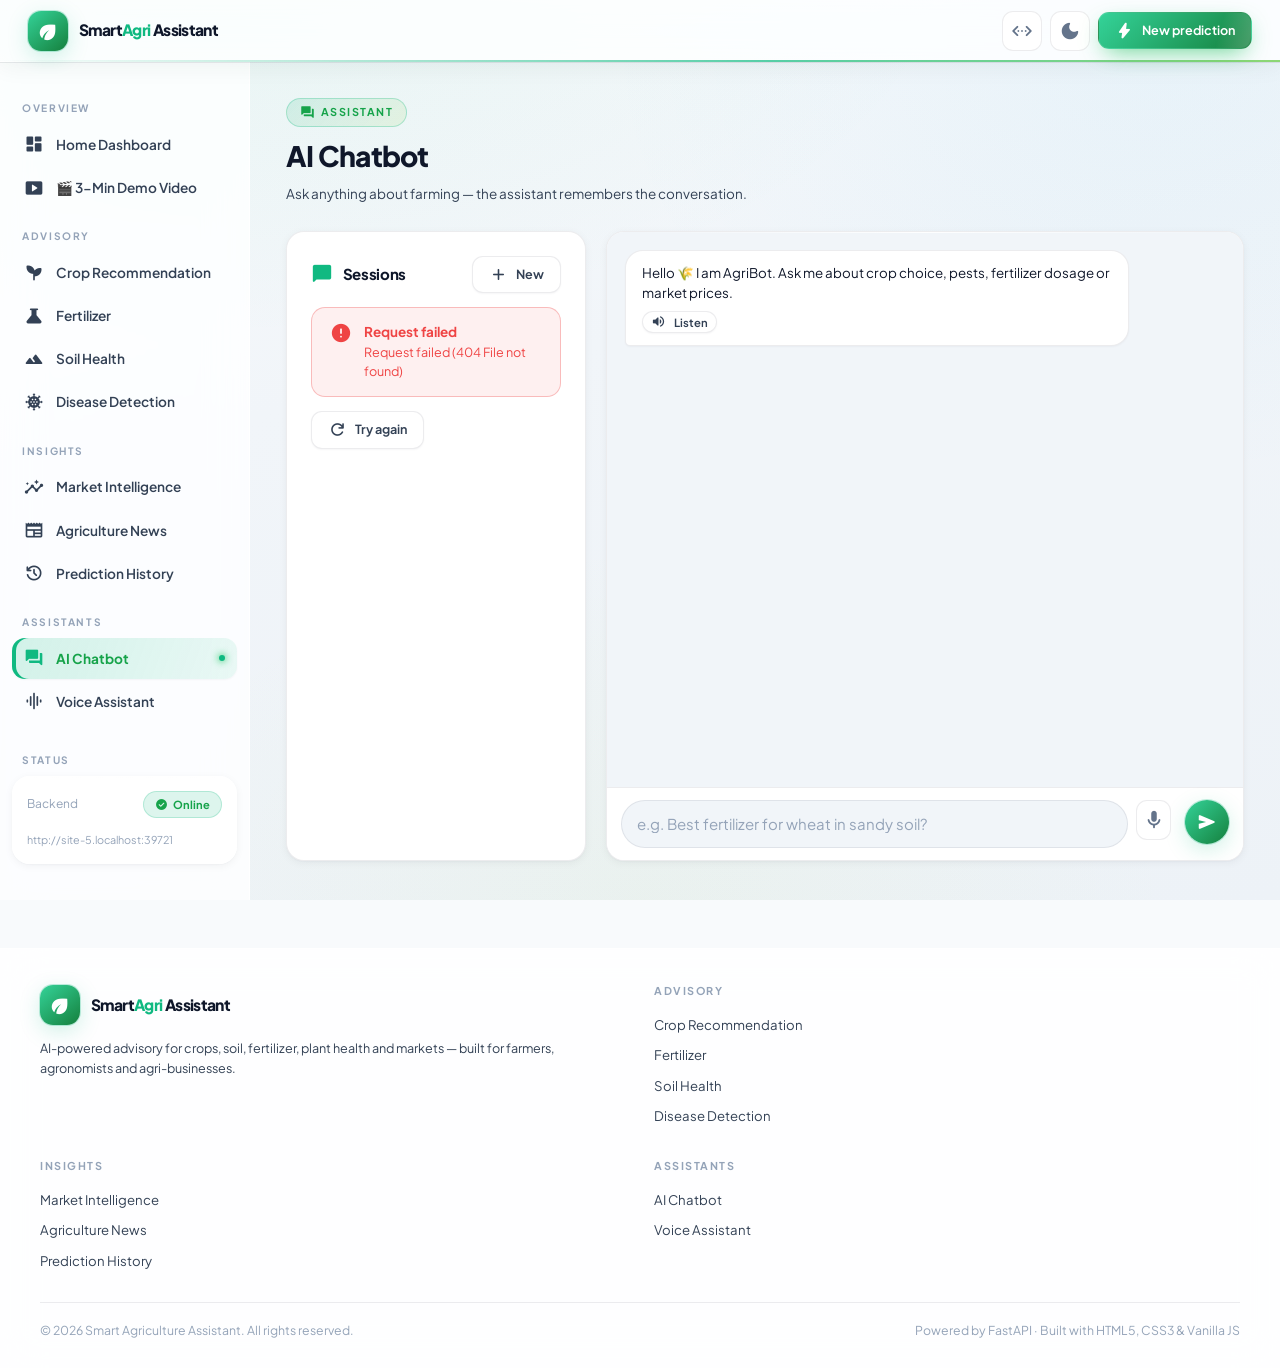
==== commit 4ad7ea98: "Fix chatbot & voiceover features, add markdown formatting, voice input, TTS speech synthesis & fallb" ====
--- a/frontend/pages/chatbot.html
+++ b/frontend/pages/chatbot.html
@@ -41,6 +41,9 @@
           <form class="chat-input" id="pageChatForm">
             <label class="visually-hidden" for="pageChatText">Your message</label>
             <input class="input" id="pageChatText" autocomplete="off" placeholder="e.g. Best fertilizer for wheat in sandy soil?" required />
+            <button class="icon-btn" id="pageMicBtn" type="button" aria-label="Voice input" title="Speak your question" style="margin-right:6px">
+              <span class="mi">mic</span>
+            </button>
             <button class="chat-send" type="submit" aria-label="Send message"><span class="mi">send</span></button>
           </form>
         </section>
--- a/frontend/css/style.css
+++ b/frontend/css/style.css
@@ -7,81 +7,81 @@
 
 /* ---------- Design Tokens ---------- */
 :root {
-  /* — Brand Greens — */
-  --green-50:  #e8fdf0;
-  --green-100: #c3f7d8;
-  --green-200: #91efb6;
-  --green-300: #56e48f;
-  --green-400: #22d46b;
-  --green-500: #0fba52;
-  --green-600: #0a9842;
-  --green-700: #077533;
-  --green-800: #055226;
-  --green-900: #02311a;
-  --leaf:      #16c65b;
-  --leaf-light:#34e87a;
-  --lime:      #aaed5a;
-  --emerald:   #10b981;
+  /* — Modern Brand Emerald Palette — */
+  --green-50:  #f0fdf4;
+  --green-100: #dcfce7;
+  --green-200: #bbf7d0;
+  --green-300: #86efac;
+  --green-400: #4ade80;
+  --green-500: #22c55e;
+  --green-600: #16a34a;
+  --green-700: #15803d;
+  --green-800: #166534;
+  --green-900: #14532d;
+  --leaf:      #10b981;
+  --leaf-light:#34d399;
+  --lime:      #84cc16;
+  --emerald:   #059669;
 
   /* — Accent Colors — */
-  --gold:    #f5a524;
-  --gold-2:  #e8920e;
-  --sky:     #38b2f8;
-  --sky-2:   #0ea5e9;
-  --violet:  #a78bfa;
-  --rose:    #fb7185;
-  --teal:    #2dd4bf;
+  --gold:    #f59e0b;
+  --gold-2:  #d97706;
+  --sky:     #0ea5e9;
+  --sky-2:   #0284c7;
+  --violet:  #8b5cf6;
+  --rose:    #f43f5e;
+  --teal:    #14b8a6;
   --danger:  #ef4444;
   --warn:    #f59e0b;
   --amber:   #f97316;
 
-  /* — Light Theme Surfaces — */
-  --bg:         #eef7f2;
+  /* — Light Theme Surfaces (Modern Slate & Porcelain) — */
+  --bg:         #f8fafc;
   --bg-grad:
-    radial-gradient(ellipse 1400px 700px at 15% -5%,  hsla(145,72%,88%,.7) 0%, transparent 55%),
-    radial-gradient(ellipse 1000px 800px at 90%  5%,  hsla(105,72%,88%,.55) 0%, transparent 55%),
-    radial-gradient(ellipse  900px 600px at 50% 100%, hsla(165,60%,85%,.4) 0%, transparent 60%),
-    linear-gradient(168deg, #f4fbf7 0%, #eef7f2 40%, #e8f5ec 100%);
+    radial-gradient(ellipse 1400px 700px at 15% -5%,  rgba(16, 185, 129, 0.07) 0%, transparent 55%),
+    radial-gradient(ellipse 1000px 800px at 90%  5%,  rgba(14, 165, 233, 0.05) 0%, transparent 55%),
+    radial-gradient(ellipse  900px 600px at 50% 100%, rgba(132, 204, 22, 0.04) 0%, transparent 60%),
+    linear-gradient(168deg, #f8fafc 0%, #f1f5f9 40%, #edf2f7 100%);
 
   --surface:    #ffffff;
-  --surface-2:  #f5faf7;
-  --surface-3:  #edf6f1;
-  --glass:      rgba(255,255,255,0.70);
-  --glass-2:    rgba(255,255,255,0.45);
-  --glass-brd:  rgba(255,255,255,0.85);
-  --glass-brd2: rgba(255,255,255,0.35);
-  --glass-blur: saturate(200%) blur(20px);
-
-  /* — Text — */
-  --text:   #0d1f17;
-  --text-2: #3d5c4a;
-  --text-3: #6a8a78;
-  --muted:  #8ba898;
-  --border: rgba(14,40,25,.09);
-  --border-2: rgba(14,40,25,.06);
-
-  /* — Premium Shadows — */
-  --shadow-xs: 0 1px 2px rgba(10,50,30,.06);
-  --shadow-sm: 0 2px 8px rgba(10,50,30,.07), 0 1px 2px rgba(10,50,30,.05);
-  --shadow-md: 0 8px 24px rgba(10,50,30,.10), 0 2px 6px rgba(10,50,30,.06);
-  --shadow-lg: 0 20px 50px -15px rgba(8,45,28,.25), 0 6px 16px rgba(8,45,28,.08);
-  --shadow-xl: 0 36px 80px -20px rgba(8,45,28,.32), 0 12px 28px rgba(8,45,28,.10);
-  --glow-green: 0 0 0 1px rgba(22,198,91,.3), 0 8px 32px -4px rgba(22,198,91,.40);
-  --glow-green-lg: 0 0 0 1px rgba(22,198,91,.2), 0 20px 60px -10px rgba(22,198,91,.55);
-  --glow-gold:  0 0 0 1px rgba(245,165,36,.3), 0 8px 28px -4px rgba(245,165,36,.45);
+  --surface-2:  #f1f5f9;
+  --surface-3:  #e2e8f0;
+  --glass:      rgba(255, 255, 255, 0.82);
+  --glass-2:    rgba(255, 255, 255, 0.55);
+  --glass-brd:  rgba(255, 255, 255, 0.90);
+  --glass-brd2: rgba(255, 255, 255, 0.45);
+  --glass-blur: saturate(180%) blur(20px);
+
+  /* — Text (Slate & Charcoal) — */
+  --text:   #0f172a;
+  --text-2: #334155;
+  --text-3: #64748b;
+  --muted:  #94a3b8;
+  --border: rgba(15, 23, 42, 0.08);
+  --border-2: rgba(15, 23, 42, 0.04);
+
+  /* — Modern Soft Shadows — */
+  --shadow-xs: 0 1px 2px rgba(15, 23, 42, 0.04);
+  --shadow-sm: 0 2px 8px rgba(15, 23, 42, 0.05), 0 1px 2px rgba(15, 23, 42, 0.03);
+  --shadow-md: 0 8px 20px rgba(15, 23, 42, 0.07), 0 2px 5px rgba(15, 23, 42, 0.04);
+  --shadow-lg: 0 20px 45px -15px rgba(15, 23, 42, 0.12), 0 6px 16px rgba(15, 23, 42, 0.05);
+  --shadow-xl: 0 32px 70px -20px rgba(15, 23, 42, 0.16), 0 12px 28px rgba(15, 23, 42, 0.07);
+  --glow-green: 0 0 0 1px rgba(16, 185, 129, 0.25), 0 6px 24px -4px rgba(16, 185, 129, 0.30);
+  --glow-green-lg: 0 0 0 1px rgba(16, 185, 129, 0.2), 0 16px 50px -10px rgba(16, 185, 129, 0.40);
+  --glow-gold:  0 0 0 1px rgba(245, 158, 11, 0.25), 0 6px 24px -4px rgba(245, 158, 11, 0.35);
 
   /* — Border Radii — */
   --radius-xs: 6px;
-  --radius-sm: 10px;
-  --radius:    16px;
-  --radius-md: 18px;
-  --radius-lg: 22px;
-  --radius-xl: 28px;
-  --radius-2xl:36px;
+  --radius-sm: 8px;
+  --radius:    12px;
+  --radius-md: 14px;
+  --radius-lg: 18px;
+  --radius-xl: 22px;
+  --radius-2xl:28px;
 
   /* — Layout — */
-  --sidebar-w: 268px;
-  --nav-h:     68px;
+  --sidebar-w: 250px;
+  --nav-h:     62px;
 
   /* — Motion — */
   --ease:      cubic-bezier(.22,1,.36,1);
@@ -89,47 +89,47 @@
   --ease-in:   cubic-bezier(.55,.055,.675,.19);
 
   /* — Typography — */
-  --font:    "Plus Jakarta Sans","Inter","Segoe UI",system-ui,-apple-system,Roboto,sans-serif;
-  --font-mono:"JetBrains Mono","Fira Code","Cascadia Code",monospace;
+  --font:    "Plus Jakarta Sans","Inter",system-ui,-apple-system,BlinkMacSystemFont,"Segoe UI",Roboto,sans-serif;
+  --font-mono:"JetBrains Mono","Fira Code",monospace;
 }
 
 /* ---------- Dark Mode ---------- */
 html[data-theme="dark"] {
-  --bg:         #080f0b;
+  --bg:         #090d16;
   --bg-grad:
-    radial-gradient(ellipse 1200px 680px at 12% -8%,  hsla(145,55%,13%,.9) 0%, transparent 60%),
-    radial-gradient(ellipse  950px 700px at 92%  4%,  hsla(160,50%,12%,.8) 0%, transparent 55%),
-    radial-gradient(ellipse  800px 500px at 50% 110%, hsla(135,45%,10%,.5) 0%, transparent 65%),
-    linear-gradient(168deg, #080f0b 0%, #0a1510 50%, #090e0c 100%);
-
-  --surface:    #101a13;
-  --surface-2:  #152019;
-  --surface-3:  #1a2820;
-  --glass:      rgba(16,30,22,.72);
-  --glass-2:    rgba(16,30,22,.45);
-  --glass-brd:  rgba(255,255,255,.10);
-  --glass-brd2: rgba(255,255,255,.07);
-
-  --text:   #e2f5ea;
-  --text-2: #a8c9b8;
-  --text-3: #6e9480;
-  --muted:  #4e6e5c;
-  --border: rgba(255,255,255,.09);
-  --border-2: rgba(255,255,255,.05);
+    radial-gradient(ellipse 1200px 680px at 12% -8%,  rgba(16, 185, 129, 0.12) 0%, transparent 60%),
+    radial-gradient(ellipse  950px 700px at 92%  4%,  rgba(14, 165, 233, 0.08) 0%, transparent 55%),
+    radial-gradient(ellipse  800px 500px at 50% 110%, rgba(132, 204, 22, 0.05) 0%, transparent 65%),
+    linear-gradient(168deg, #090d16 0%, #0d1527 50%, #080c14 100%);
+
+  --surface:    #0f172a;
+  --surface-2:  #1e293b;
+  --surface-3:  #334155;
+  --glass:      rgba(15, 23, 42, 0.78);
+  --glass-2:    rgba(15, 23, 42, 0.50);
+  --glass-brd:  rgba(255, 255, 255, 0.10);
+  --glass-brd2: rgba(255, 255, 255, 0.06);
+
+  --text:   #f8fafc;
+  --text-2: #cbd5e1;
+  --text-3: #94a3b8;
+  --muted:  #64748b;
+  --border: rgba(255, 255, 255, 0.09);
+  --border-2: rgba(255, 255, 255, 0.05);
 
   --shadow-sm: 0 2px 8px rgba(0,0,0,.4);
-  --shadow-md: 0 8px 28px rgba(0,0,0,.50);
-  --shadow-lg: 0 24px 60px -16px rgba(0,0,0,.70);
-  --shadow-xl: 0 40px 90px -20px rgba(0,0,0,.80);
-  --glow-green: 0 0 0 1px rgba(22,198,91,.22), 0 8px 32px -4px rgba(22,198,91,.30);
-  --glow-green-lg: 0 0 0 1px rgba(22,198,91,.15), 0 20px 60px -10px rgba(22,198,91,.45);
-}
-
-/* ==========================================================================
-   Base Reset
+  --shadow-md: 0 8px 24px rgba(0,0,0,.50);
+  --shadow-lg: 0 20px 50px -16px rgba(0,0,0,.70);
+  --shadow-xl: 0 32px 75px -20px rgba(0,0,0,.80);
+  --glow-green: 0 0 0 1px rgba(16,185,129,.25), 0 6px 24px -4px rgba(16,185,129,.30);
+  --glow-green-lg: 0 0 0 1px rgba(16,185,129,.18), 0 16px 50px -10px rgba(16,185,129,.40);
+}
+
+/* ==========================================================================
+   Base Reset & Refined Compact Sizing
    ========================================================================== */
 *, *::before, *::after { box-sizing: border-box; margin: 0; }
-html { scroll-behavior: smooth; }
+html { scroll-behavior: smooth; font-size: 15px; }
 html, body { height: 100%; }
 body {
   font-family: var(--font);
@@ -139,19 +139,19 @@
   background-attachment: fixed;
   -webkit-font-smoothing: antialiased;
   -moz-osx-font-smoothing: grayscale;
-  line-height: 1.6;
+  line-height: 1.55;
   transition: background-color .4s var(--ease), color .4s var(--ease);
   overflow-x: hidden;
 }
 img { max-width: 100%; display: block; }
 a { color: inherit; text-decoration: none; }
 button, input, select, textarea { font: inherit; color: inherit; }
-h1,h2,h3,h4 { line-height:1.18; margin:0 0 .45em; letter-spacing:-.03em; font-family: var(--font); }
-h1 { font-size: clamp(1.9rem,3.5vw,2.8rem); font-weight:800; }
-h2 { font-size: clamp(1.25rem,2vw,1.65rem); font-weight:750; }
-h3 { font-size: 1.05rem; font-weight:700; }
-h4 { font-size: .92rem; font-weight:700; }
-p  { margin: 0 0 1rem; color: var(--text-2); line-height:1.65; }
+h1,h2,h3,h4 { line-height: 1.2; margin: 0 0 .4em; letter-spacing: -.025em; font-family: var(--font); }
+h1 { font-size: clamp(1.45rem, 2.2vw, 2.05rem); font-weight: 800; }
+h2 { font-size: clamp(1.1rem, 1.5vw, 1.4rem); font-weight: 750; }
+h3 { font-size: 0.95rem; font-weight: 700; }
+h4 { font-size: 0.85rem; font-weight: 700; }
+p  { margin: 0 0 0.85rem; color: var(--text-2); line-height: 1.55; font-size: 0.9rem; }
 code { font-family: var(--font-mono); font-size:.88em; }
 
 /* Focus */
